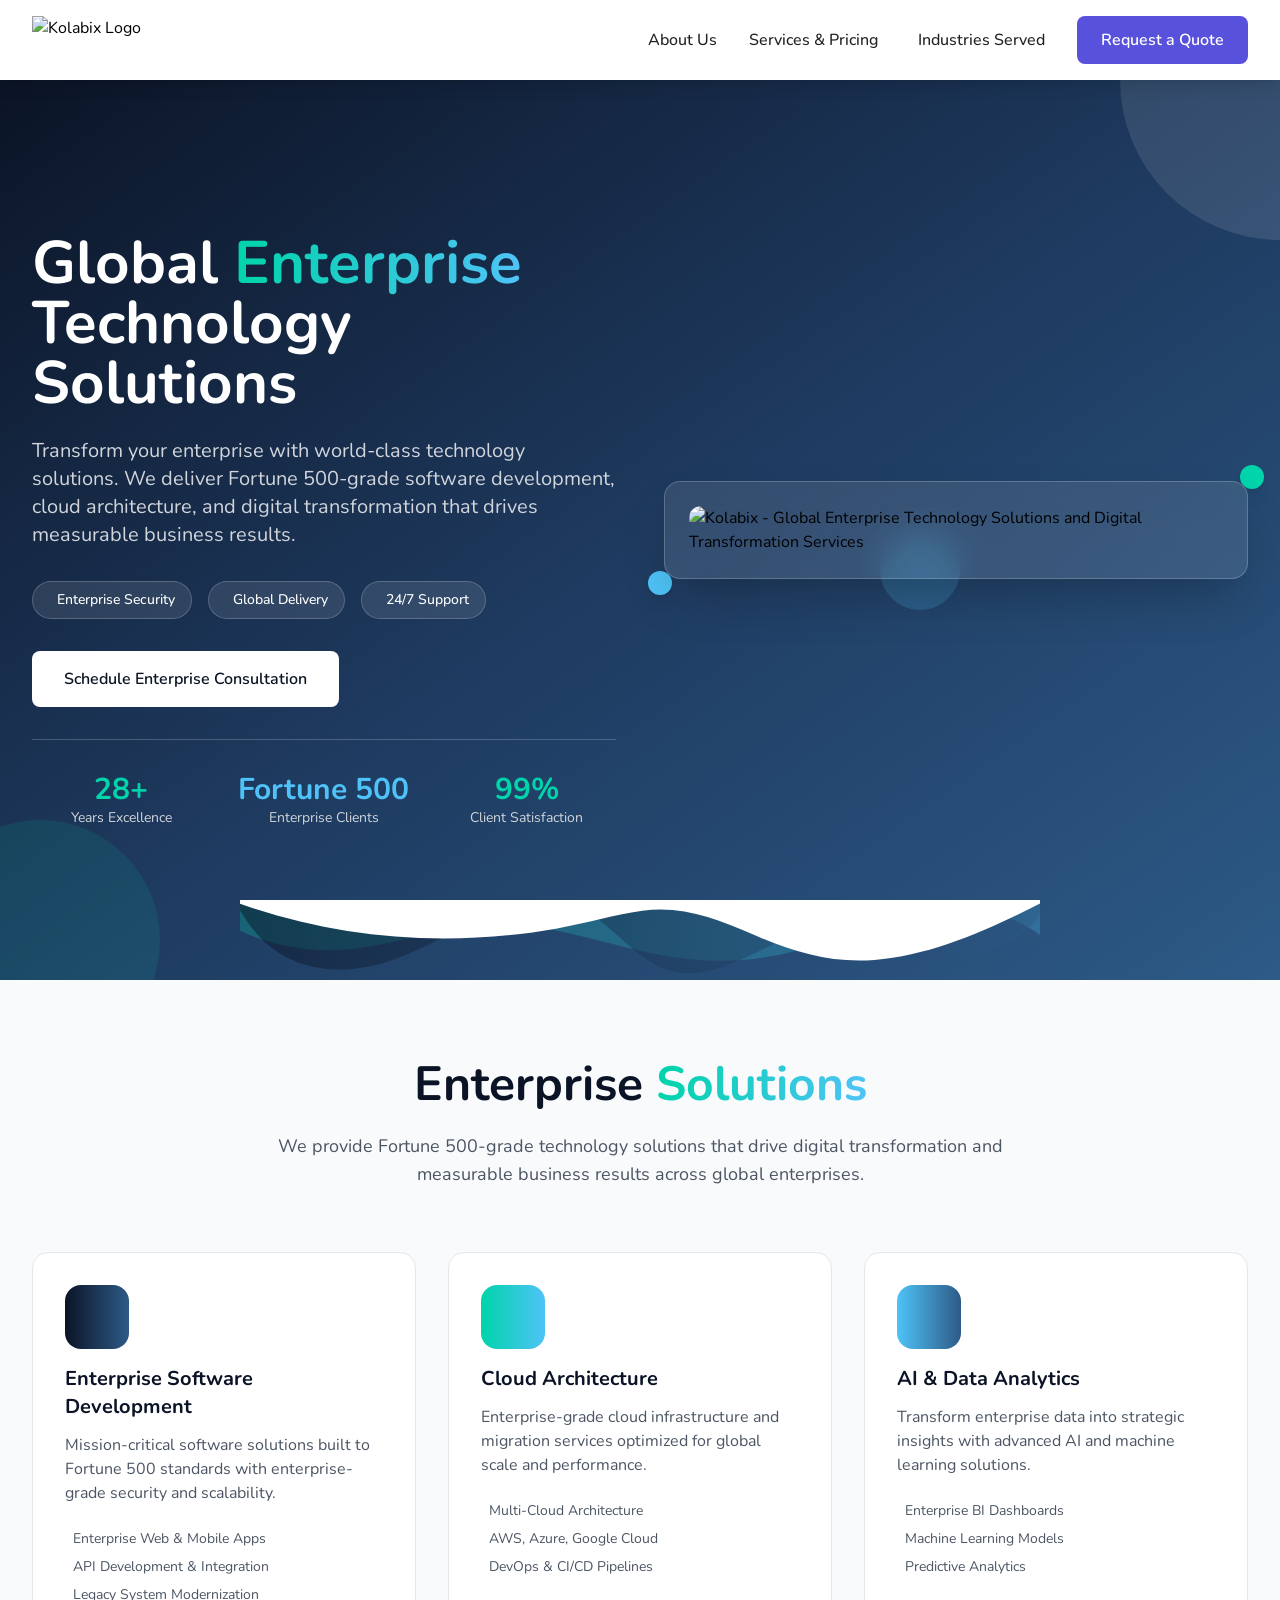
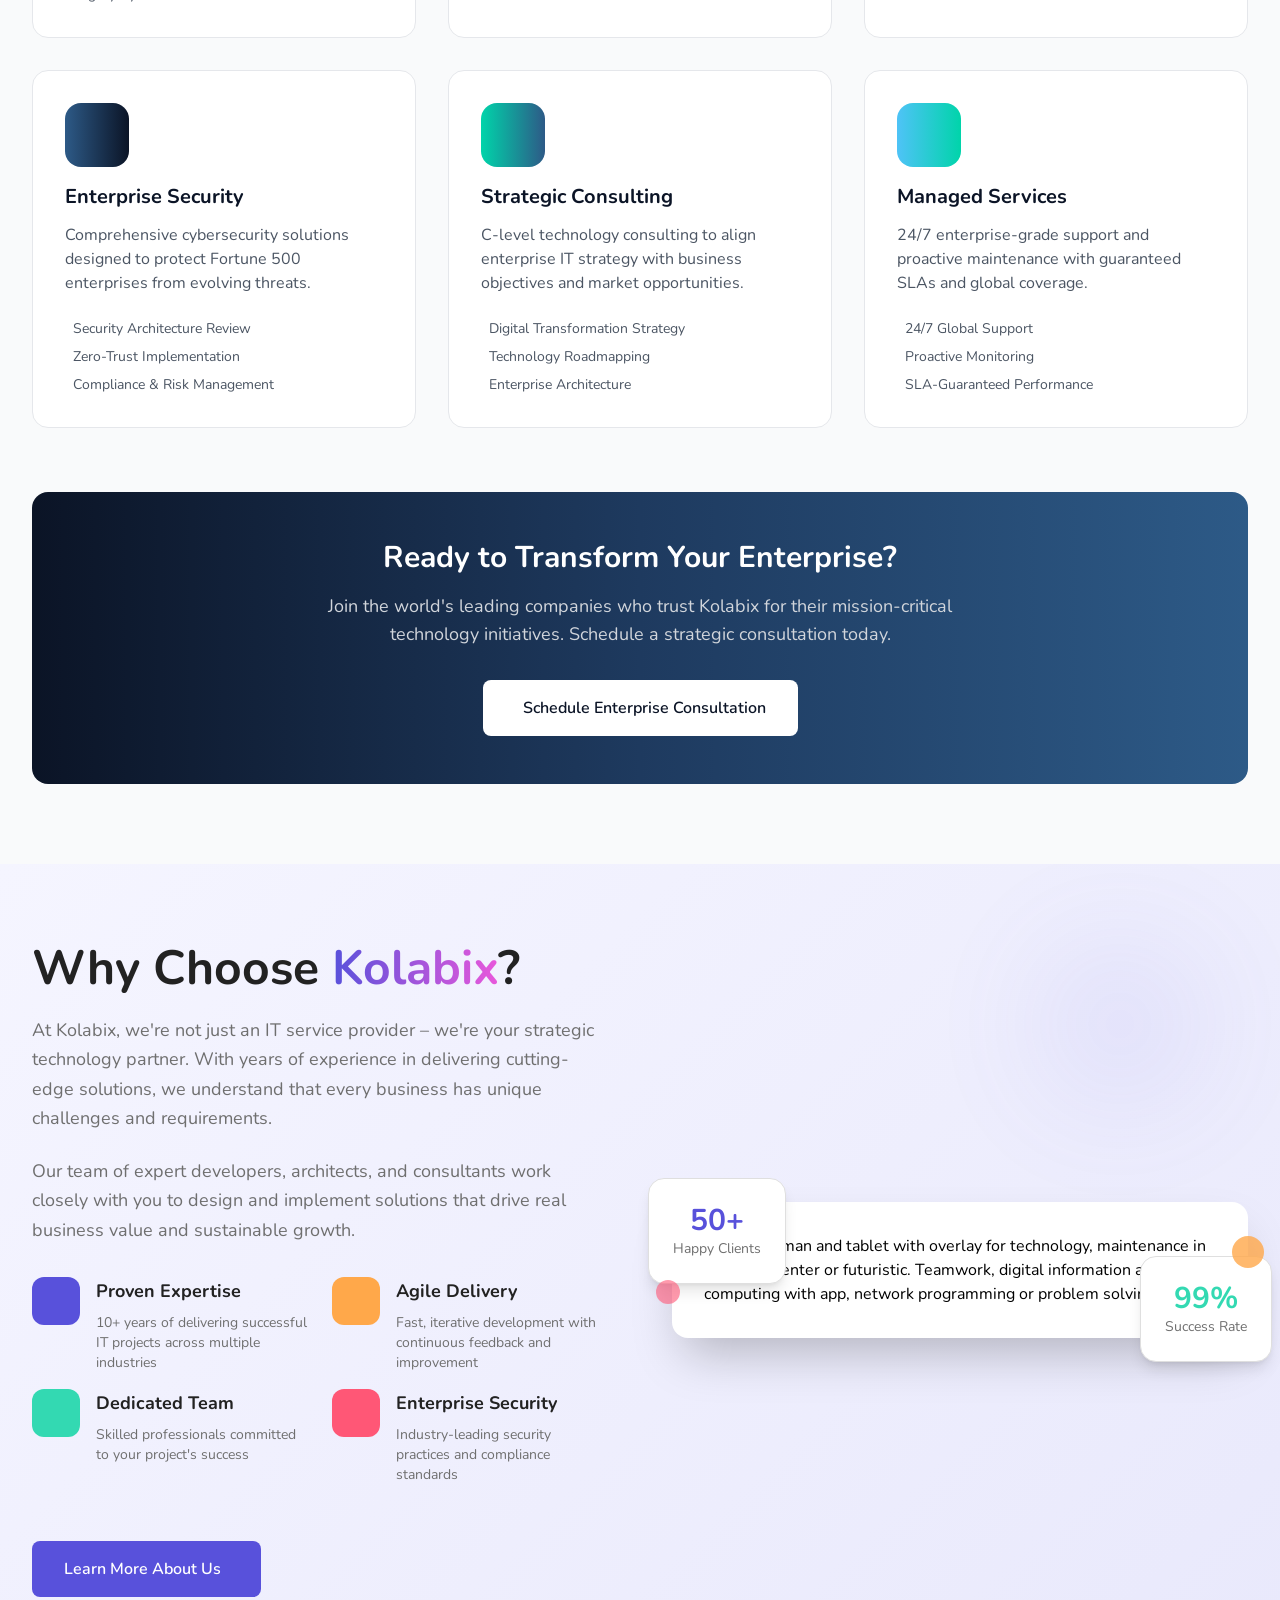
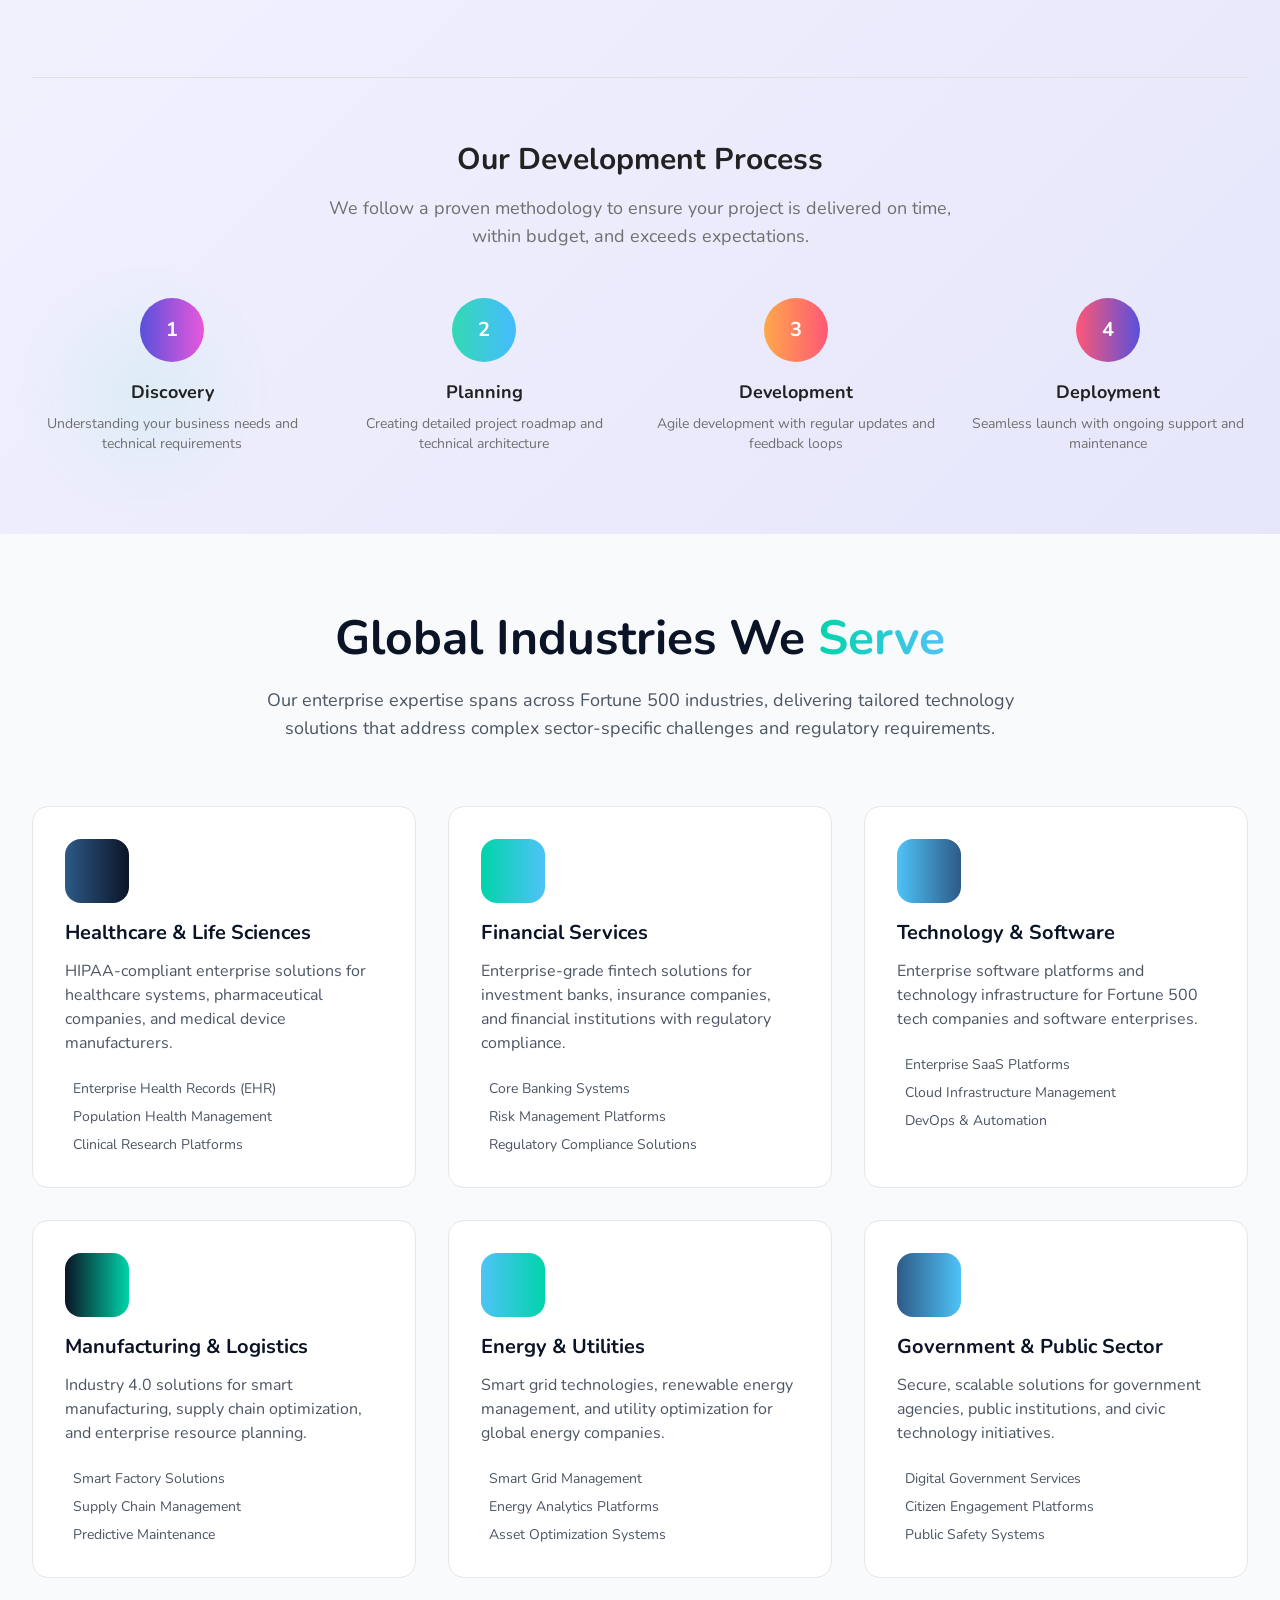
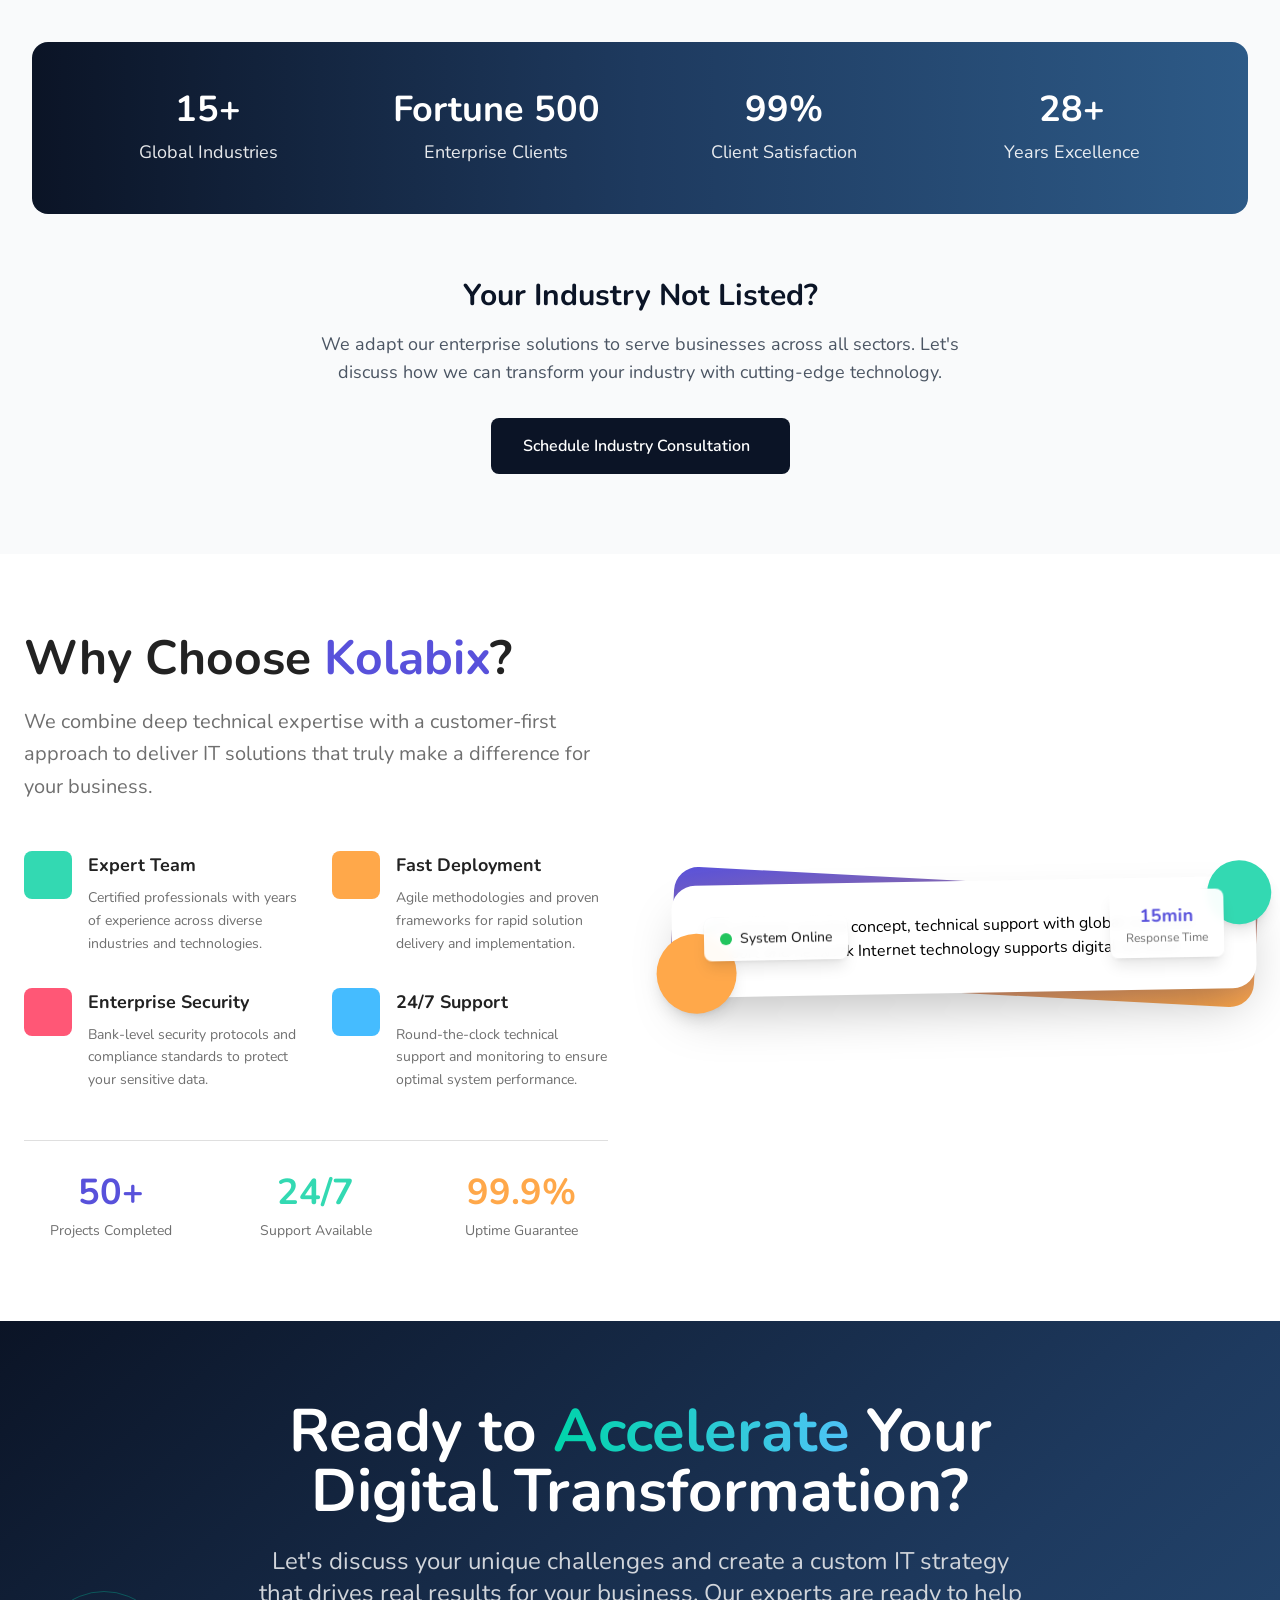
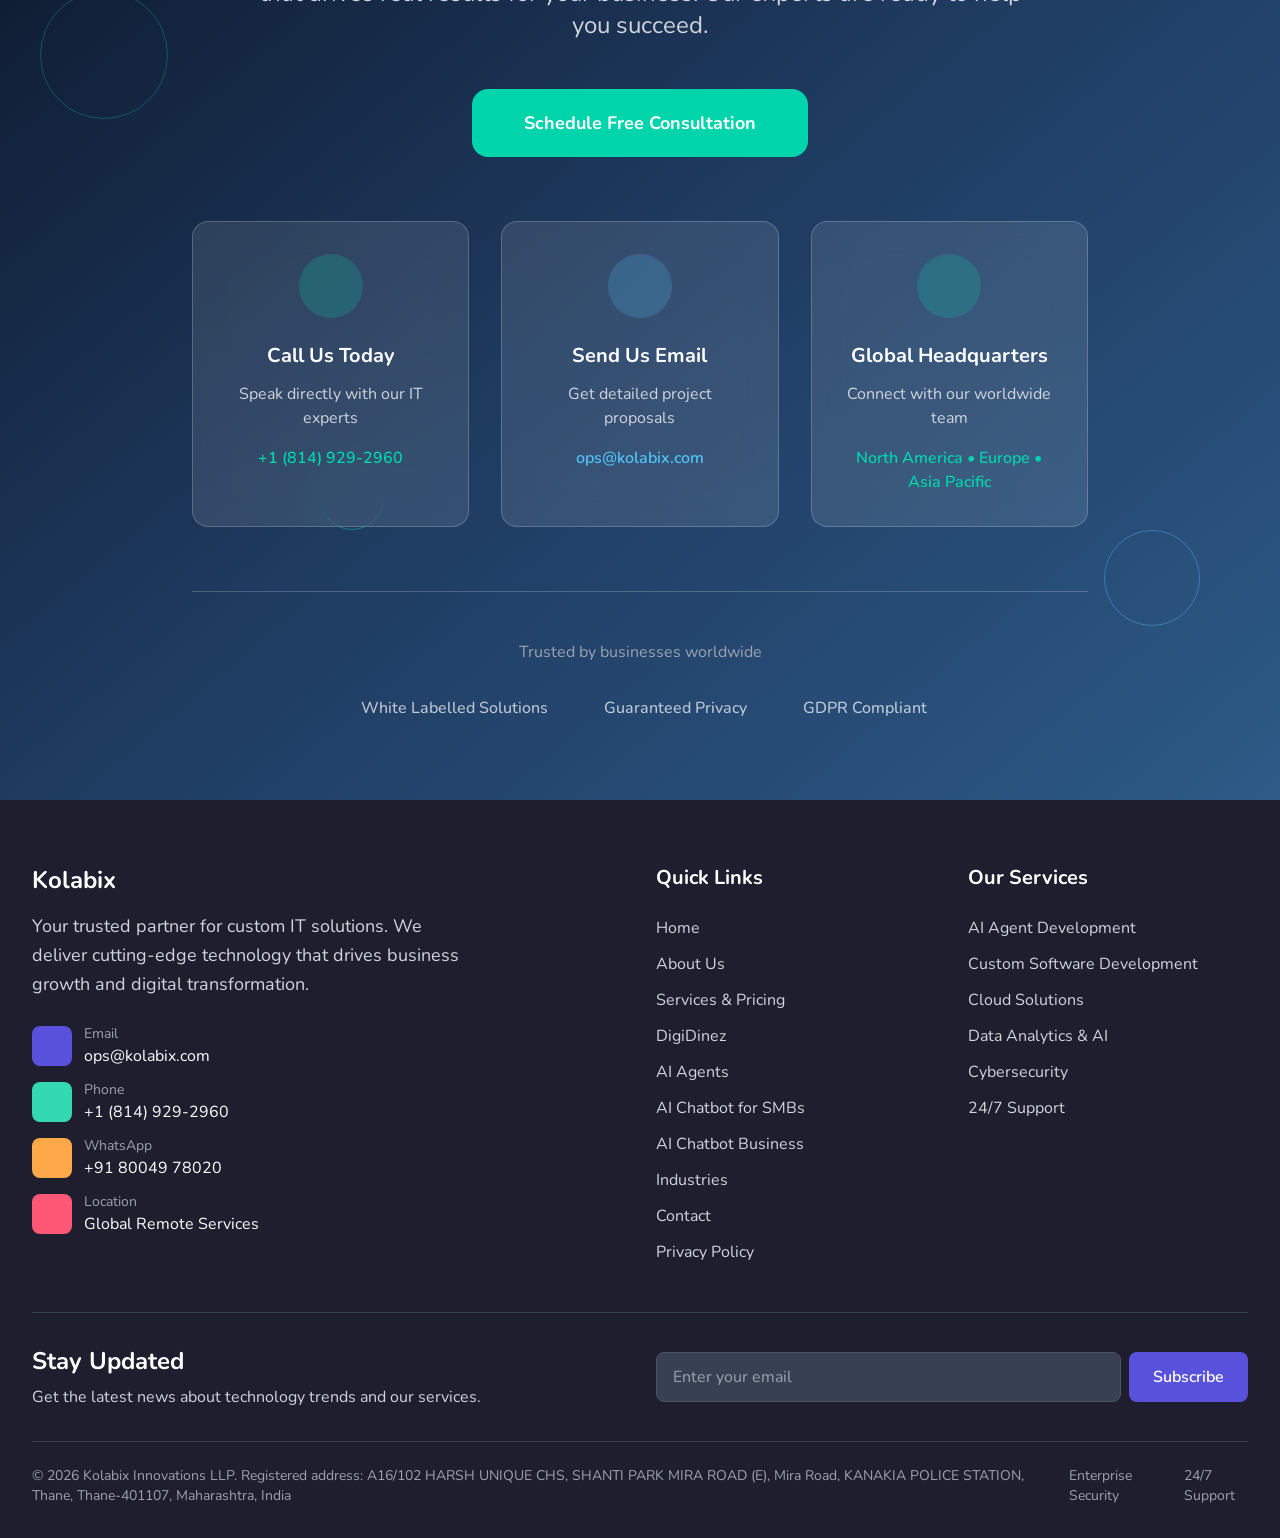
==== _source/index.html @ 2e40eeb3 "Create index.html" ====
<!DOCTYPE html>
<html lang="en">
  <head>
    <script>window.LANDING_SITE_ID = 'LS-54ioliz5jv'</script>
    <script>window.LANDING_SITE_CONTACT_US_URL = 'https://oaojaap5re2buacyhw4cycgvza0shopu.lambda-url.us-east-2.on.aws/'</script>
    <script src="/public/main.umd.js" defer></script>
    <meta charset="utf-8">
    <meta name="viewport" content="width=device-width, initial-scale=1">
    <link rel="preconnect" href="https://fonts.googleapis.com">
    <link rel="preconnect" href="https://fonts.gstatic.com" crossorigin>
    <link
        rel="preload"
        href="https://fonts.googleapis.com/css2?family=Poppins:wght@300;400;500;600;700&family=Nunito:wght@300;400;500;600;700&display=swap"
        as="style"
        onload="this.onload=null;this.rel='stylesheet'"
    />
    <noscript>
        <link
            href="https://fonts.googleapis.com/css2?family=Poppins:wght@300;400;500;600;700&family=Nunito:wght@300;400;500;600;700&display=swap"
            rel="stylesheet"
        />
    </noscript>
    <style>*,::after,::before{box-sizing:border-box;border-width:0;border-style:solid;border-color:#e5e7eb}::after,::before{--tw-content:''}html{line-height:1.5;-webkit-text-size-adjust:100%;-moz-tab-size:4;-o-tab-size:4;tab-size:4;font-family:ui-sans-serif,system-ui,-apple-system,BlinkMacSystemFont,"Segoe UI",Roboto,"Helvetica Neue",Arial,"Noto Sans",sans-serif,"Apple Color Emoji","Segoe UI Emoji","Segoe UI Symbol","Noto Color Emoji";font-feature-settings:normal;font-variation-settings:normal}body{margin:0;line-height:inherit}hr{height:0;color:inherit;border-top-width:1px}abbr:where([title]){-webkit-text-decoration:underline dotted;text-decoration:underline dotted}h1,h2,h3,h4,h5,h6{font-size:inherit;font-weight:inherit}a{color:inherit;text-decoration:inherit}b,strong{font-weight:bolder}code,kbd,pre,samp{font-family:ui-monospace,SFMono-Regular,Menlo,Monaco,Consolas,"Liberation Mono","Courier New",monospace;font-size:1em}small{font-size:80%}sub,sup{font-size:75%;line-height:0;position:relative;vertical-align:baseline}sub{bottom:-.25em}sup{top:-.5em}table{text-indent:0;border-color:inherit;border-collapse:collapse}button,input,optgroup,select,textarea{font-family:inherit;font-size:100%;font-weight:inherit;line-height:inherit;color:inherit;margin:0;padding:0}button,select{text-transform:none}[type=button],[type=reset],[type=submit],button{-webkit-appearance:button;background-color:transparent;background-image:none}:-moz-focusring{outline:auto}:-moz-ui-invalid{box-shadow:none}progress{vertical-align:baseline}::-webkit-inner-spin-button,::-webkit-outer-spin-button{height:auto}[type=search]{-webkit-appearance:textfield;outline-offset:-2px}::-webkit-search-decoration{-webkit-appearance:none}::-webkit-file-upload-button{-webkit-appearance:button;font:inherit}summary{display:list-item}blockquote,dd,dl,figure,h1,h2,h3,h4,h5,h6,hr,p,pre{margin:0}fieldset{margin:0;padding:0}legend{padding:0}menu,ol,ul{list-style:none;margin:0;padding:0}textarea{resize:vertical}input::-moz-placeholder,textarea::-moz-placeholder{opacity:1;color:#9ca3af}input::placeholder,textarea::placeholder{opacity:1;color:#9ca3af}[role=button],button{cursor:pointer}:disabled{cursor:default}audio,canvas,embed,iframe,img,object,svg,video{display:block;vertical-align:middle}img,video{max-width:100%;height:auto}[hidden]{display:none}*,::after,::before{--tw-border-spacing-x:0;--tw-border-spacing-y:0;--tw-translate-x:0;--tw-translate-y:0;--tw-rotate:0;--tw-skew-x:0;--tw-skew-y:0;--tw-scale-x:1;--tw-scale-y:1;--tw-pan-x: ;--tw-pan-y: ;--tw-pinch-zoom: ;--tw-scroll-snap-strictness:proximity;--tw-ordinal: ;--tw-slashed-zero: ;--tw-numeric-figure: ;--tw-numeric-spacing: ;--tw-numeric-fraction: ;--tw-ring-inset: ;--tw-ring-offset-width:0px;--tw-ring-offset-color:#fff;--tw-ring-color:rgb(59 130 246 / 0.5);--tw-ring-offset-shadow:0 0 #0000;--tw-ring-shadow:0 0 #0000;--tw-shadow:0 0 #0000;--tw-shadow-colored:0 0 #0000;--tw-blur: ;--tw-brightness: ;--tw-contrast: ;--tw-grayscale: ;--tw-hue-rotate: ;--tw-invert: ;--tw-saturate: ;--tw-sepia: ;--tw-drop-shadow: ;--tw-backdrop-blur: ;--tw-backdrop-brightness: ;--tw-backdrop-contrast: ;--tw-backdrop-grayscale: ;--tw-backdrop-hue-rotate: ;--tw-backdrop-invert: ;--tw-backdrop-opacity: ;--tw-backdrop-saturate: ;--tw-backdrop-sepia: }::backdrop{--tw-border-spacing-x:0;--tw-border-spacing-y:0;--tw-translate-x:0;--tw-translate-y:0;--tw-rotate:0;--tw-skew-x:0;--tw-skew-y:0;--tw-scale-x:1;--tw-scale-y:1;--tw-pan-x: ;--tw-pan-y: ;--tw-pinch-zoom: ;--tw-scroll-snap-strictness:proximity;--tw-ordinal: ;--tw-slashed-zero: ;--tw-numeric-figure: ;--tw-numeric-spacing: ;--tw-numeric-fraction: ;--tw-ring-inset: ;--tw-ring-offset-width:0px;--tw-ring-offset-color:#fff;--tw-ring-color:rgb(59 130 246 / 0.5);--tw-ring-offset-shadow:0 0 #0000;--tw-ring-shadow:0 0 #0000;--tw-shadow:0 0 #0000;--tw-shadow-colored:0 0 #0000;--tw-blur: ;--tw-brightness: ;--tw-contrast: ;--tw-grayscale: ;--tw-hue-rotate: ;--tw-invert: ;--tw-saturate: ;--tw-sepia: ;--tw-drop-shadow: ;--tw-backdrop-blur: ;--tw-backdrop-brightness: ;--tw-backdrop-contrast: ;--tw-backdrop-grayscale: ;--tw-backdrop-hue-rotate: ;--tw-backdrop-invert: ;--tw-backdrop-opacity: ;--tw-backdrop-saturate: ;--tw-backdrop-sepia: }.container{width:100%}@media (min-width:640px){.container{max-width:640px}}@media (min-width:768px){.container{max-width:768px}}@media (min-width:1024px){.container{max-width:1024px}}@media (min-width:1280px){.container{max-width:1280px}}@media (min-width:1536px){.container{max-width:1536px}}.pointer-events-none{pointer-events:none}.visible{visibility:visible}.invisible{visibility:hidden}.static{position:static}.fixed{position:fixed}.absolute{position:absolute}.relative{position:relative}.sticky{position:sticky}.inset-0{inset:0px}.-bottom-20{bottom:-5rem}.-bottom-4{bottom:-1rem}.-bottom-6{bottom:-1.5rem}.-left-20{left:-5rem}.-left-4{left:-1rem}.-left-6{left:-1.5rem}.-right-4{right:-1rem}.-right-40{right:-10rem}.-right-6{right:-1.5rem}.-top-4{top:-1rem}.-top-40{top:-10rem}.-top-6{top:-1.5rem}.bottom-0{bottom:0}.bottom-1\/4{bottom:25%}.bottom-20{bottom:5rem}.bottom-8{bottom:2rem}.left-0{left:0}.left-1\/4{left:25%}.left-10{left:2.5rem}.left-20{left:5rem}.left-8{left:2rem}.right-0{right:0}.right-1\/4{right:25%}.right-20{right:5rem}.right-8{right:2rem}.top-0{top:0}.top-1\/2{top:50%}.top-1\/4{top:25%}.top-20{top:5rem}.top-3\/4{top:75%}.top-8{top:2rem}.top-full{top:100%}.z-10{z-index:10}.z-50{z-index:50}.mx-4{margin-left:1rem;margin-right:1rem}.mx-auto{margin-left:auto;margin-right:auto}.mb-12{margin-bottom:3rem}.mb-16{margin-bottom:4rem}.mb-2{margin-bottom:.5rem}.mb-3{margin-bottom:.75rem}.mb-4{margin-bottom:1rem}.mb-6{margin-bottom:1.5rem}.mb-8{margin-bottom:2rem}.ml-2{margin-left:.5rem}.mr-3{margin-right:.75rem}.mt-16{margin-top:4rem}.mt-2{margin-top:.5rem}.mt-20{margin-top:5rem}.block{display:block}.inline-block{display:inline-block}.flex{display:flex}.inline-flex{display:inline-flex}.grid{display:grid}.hidden{display:none}.h-10{height:2.5rem}.h-12{height:3rem}.h-16{height:4rem}.h-20{height:5rem}.h-24{height:6rem}.h-3{height:.75rem}.h-32{height:8rem}.h-40{height:10rem}.h-6{height:1.5rem}.h-60{height:15rem}.h-8{height:2rem}.h-80{height:20rem}.h-auto{height:auto}.min-h-screen{min-height:100vh}.w-10{width:2.5rem}.w-12{width:3rem}.w-16{width:4rem}.w-20{width:5rem}.w-24{width:6rem}.w-3{width:.75rem}.w-32{width:8rem}.w-40{width:10rem}.w-6{width:1.5rem}.w-60{width:15rem}.w-64{width:16rem}.w-8{width:2rem}.w-80{width:20rem}.w-full{width:100%}.max-w-2xl{max-width:42rem}.max-w-3xl{max-width:48rem}.max-w-4xl{max-width:56rem}.max-w-7xl{max-width:80rem}.max-w-md{max-width:28rem}.flex-1{flex:1 1 0%}.flex-shrink-0{flex-shrink:0}.translate-x-0{--tw-translate-x:0px;transform:translate(var(--tw-translate-x),var(--tw-translate-y)) rotate(var(--tw-rotate)) skewX(var(--tw-skew-x)) skewY(var(--tw-skew-y)) scaleX(var(--tw-scale-x)) scaleY(var(--tw-scale-y))}.translate-y-0{--tw-translate-y:0px;transform:translate(var(--tw-translate-x),var(--tw-translate-y)) rotate(var(--tw-rotate)) skewX(var(--tw-skew-x)) skewY(var(--tw-skew-y)) scaleX(var(--tw-scale-x)) scaleY(var(--tw-scale-y))}.translate-y-2{--tw-translate-y:0.5rem;transform:translate(var(--tw-translate-x),var(--tw-translate-y)) rotate(var(--tw-rotate)) skewX(var(--tw-skew-x)) skewY(var(--tw-skew-y)) scaleX(var(--tw-scale-x)) scaleY(var(--tw-scale-y))}.-rotate-1{--tw-rotate:-1deg;transform:translate(var(--tw-translate-x),var(--tw-translate-y)) rotate(var(--tw-rotate)) skewX(var(--tw-skew-x)) skewY(var(--tw-skew-y)) scaleX(var(--tw-scale-x)) scaleY(var(--tw-scale-y))}.rotate-3{--tw-rotate:3deg;transform:translate(var(--tw-translate-x),var(--tw-translate-y)) rotate(var(--tw-rotate)) skewX(var(--tw-skew-x)) skewY(var(--tw-skew-y)) scaleX(var(--tw-scale-x)) scaleY(var(--tw-scale-y))}.scale-0{--tw-scale-x:0;--tw-scale-y:0;transform:translate(var(--tw-translate-x),var(--tw-translate-y)) rotate(var(--tw-rotate)) skewX(var(--tw-skew-x)) skewY(var(--tw-skew-y)) scaleX(var(--tw-scale-x)) scaleY(var(--tw-scale-y))}.scale-100{--tw-scale-x:1;--tw-scale-y:1;transform:translate(var(--tw-translate-x),var(--tw-translate-y)) rotate(var(--tw-rotate)) skewX(var(--tw-skew-x)) skewY(var(--tw-skew-y)) scaleX(var(--tw-scale-x)) scaleY(var(--tw-scale-y))}.transform{transform:translate(var(--tw-translate-x),var(--tw-translate-y)) rotate(var(--tw-rotate)) skewX(var(--tw-skew-x)) skewY(var(--tw-skew-y)) scaleX(var(--tw-scale-x)) scaleY(var(--tw-scale-y))}@keyframes bounce{0%,100%{transform:translateY(-25%);animation-timing-function:cubic-bezier(0.8,0,1,1)}50%{transform:none;animation-timing-function:cubic-bezier(0,0,0.2,1)}}.animate-bounce{animation:bounce 1s infinite}@keyframes pulse{50%{opacity:.5}}.animate-pulse{animation:pulse 2s cubic-bezier(.4,0,.6,1) infinite}.grid-cols-3{grid-template-columns:repeat(3,minmax(0,1fr))}.flex-col{flex-direction:column}.flex-wrap{flex-wrap:wrap}.items-start{align-items:flex-start}.items-center{align-items:center}.justify-center{justify-content:center}.justify-between{justify-content:space-between}.gap-12{gap:3rem}.gap-16{gap:4rem}.gap-2{gap:.5rem}.gap-3{gap:.75rem}.gap-4{gap:1rem}.gap-6{gap:1.5rem}.gap-8{gap:2rem}.space-x-2>:not([hidden])~:not([hidden]){--tw-space-x-reverse:0;margin-right:calc(.5rem * var(--tw-space-x-reverse));margin-left:calc(.5rem * calc(1 - var(--tw-space-x-reverse)))}.space-x-3>:not([hidden])~:not([hidden]){--tw-space-x-reverse:0;margin-right:calc(.75rem * var(--tw-space-x-reverse));margin-left:calc(.75rem * calc(1 - var(--tw-space-x-reverse)))}.space-x-4>:not([hidden])~:not([hidden]){--tw-space-x-reverse:0;margin-right:calc(1rem * var(--tw-space-x-reverse));margin-left:calc(1rem * calc(1 - var(--tw-space-x-reverse)))}.space-x-8>:not([hidden])~:not([hidden]){--tw-space-x-reverse:0;margin-right:calc(2rem * var(--tw-space-x-reverse));margin-left:calc(2rem * calc(1 - var(--tw-space-x-reverse)))}.space-y-2>:not([hidden])~:not([hidden]){--tw-space-y-reverse:0;margin-top:calc(.5rem * calc(1 - var(--tw-space-y-reverse)));margin-bottom:calc(.5rem * var(--tw-space-y-reverse))}.space-y-3>:not([hidden])~:not([hidden]){--tw-space-y-reverse:0;margin-top:calc(.75rem * calc(1 - var(--tw-space-y-reverse)));margin-bottom:calc(.75rem * var(--tw-space-y-reverse))}.space-y-4>:not([hidden])~:not([hidden]){--tw-space-y-reverse:0;margin-top:calc(1rem * calc(1 - var(--tw-space-y-reverse)));margin-bottom:calc(1rem * var(--tw-space-y-reverse))}.space-y-6>:not([hidden])~:not([hidden]){--tw-space-y-reverse:0;margin-top:calc(1.5rem * calc(1 - var(--tw-space-y-reverse)));margin-bottom:calc(1.5rem * var(--tw-space-y-reverse))}.space-y-8>:not([hidden])~:not([hidden]){--tw-space-y-reverse:0;margin-top:calc(2rem * calc(1 - var(--tw-space-y-reverse)));margin-bottom:calc(2rem * var(--tw-space-y-reverse))}.overflow-hidden{overflow:hidden}.rounded-2xl{border-radius:1rem}.rounded-3xl{border-radius:1.5rem}.rounded-full{border-radius:9999px}.rounded-lg{border-radius:.5rem}.rounded-xl{border-radius:.75rem}.border{border-width:1px}.border-b{border-bottom-width:1px}.border-t{border-top-width:1px}.border-\[\#00D4AA\]{--tw-border-opacity:1;border-color:rgb(0 212 170 / var(--tw-border-opacity))}.border-\[\#4FC3F7\]{--tw-border-opacity:1;border-color:rgb(79 195 247 / var(--tw-border-opacity))}.border-\[var\(--light-border-color\)\]{border-color:var(--light-border-color)}.border-gray-200{--tw-border-opacity:1;border-color:rgb(229 231 235 / var(--tw-border-opacity))}.border-gray-600{--tw-border-opacity:1;border-color:rgb(75 85 99 / var(--tw-border-opacity))}.border-gray-700{--tw-border-opacity:1;border-color:rgb(55 65 81 / var(--tw-border-opacity))}.border-white{--tw-border-opacity:1;border-color:rgb(255 255 255 / var(--tw-border-opacity))}.border-white\/20{border-color:rgb(255 255 255 / .2)}.border-opacity-20{--tw-border-opacity:0.2}.border-opacity-30{--tw-border-opacity:0.3}.border-opacity-40{--tw-border-opacity:0.4}.border-opacity-50{--tw-border-opacity:0.5}.bg-\[\#00D4AA\]{--tw-bg-opacity:1;background-color:rgb(0 212 170 / var(--tw-bg-opacity))}.bg-\[\#0B1426\]{--tw-bg-opacity:1;background-color:rgb(11 20 38 / var(--tw-bg-opacity))}.bg-\[\#4FC3F7\]{--tw-bg-opacity:1;background-color:rgb(79 195 247 / var(--tw-bg-opacity))}.bg-\[var\(--accent-color\)\]{background-color:var(--accent-color)}.bg-\[var\(--accent2-color\)\]{background-color:var(--accent2-color)}.bg-\[var\(--accent3-color\)\]{background-color:var(--accent3-color)}.bg-\[var\(--accent4-color\)\]{background-color:var(--accent4-color)}.bg-\[var\(--dark-background-color\)\]{background-color:var(--dark-background-color)}.bg-\[var\(--primary-color\)\]{background-color:var(--primary-color)}.bg-gray-50{--tw-bg-opacity:1;background-color:rgb(249 250 251 / var(--tw-bg-opacity))}.bg-gray-700{--tw-bg-opacity:1;background-color:rgb(55 65 81 / var(--tw-bg-opacity))}.bg-green-500{--tw-bg-opacity:1;background-color:rgb(34 197 94 / var(--tw-bg-opacity))}.bg-white{--tw-bg-opacity:1;background-color:rgb(255 255 255 / var(--tw-bg-opacity))}.bg-white\/10{background-color:rgb(255 255 255 / .1)}.bg-opacity-10{--tw-bg-opacity:0.1}.bg-opacity-20{--tw-bg-opacity:0.2}.bg-opacity-95{--tw-bg-opacity:0.95}.bg-gradient-to-br{background-image:linear-gradient(to bottom right,var(--tw-gradient-stops))}.bg-gradient-to-r{background-image:linear-gradient(to right,var(--tw-gradient-stops))}.from-\[\#00D4AA\]{--tw-gradient-from:#00D4AA var(--tw-gradient-from-position);--tw-gradient-from-position: ;--tw-gradient-to:rgb(0 212 170 / 0) var(--tw-gradient-from-position);--tw-gradient-to-position: ;--tw-gradient-stops:var(--tw-gradient-from),var(--tw-gradient-to)}.from-\[\#0B1426\]{--tw-gradient-from:#0B1426 var(--tw-gradient-from-position);--tw-gradient-from-position: ;--tw-gradient-to:rgb(11 20 38 / 0) var(--tw-gradient-from-position);--tw-gradient-to-position: ;--tw-gradient-stops:var(--tw-gradient-from),var(--tw-gradient-to)}.from-\[\#2D5A87\]{--tw-gradient-from:#2D5A87 var(--tw-gradient-from-position);--tw-gradient-from-position: ;--tw-gradient-to:rgb(45 90 135 / 0) var(--tw-gradient-from-position);--tw-gradient-to-position: ;--tw-gradient-stops:var(--tw-gradient-from),var(--tw-gradient-to)}.from-\[\#4FC3F7\]{--tw-gradient-from:#4FC3F7 var(--tw-gradient-from-position);--tw-gradient-from-position: ;--tw-gradient-to:rgb(79 195 247 / 0) var(--tw-gradient-from-position);--tw-gradient-to-position: ;--tw-gradient-stops:var(--tw-gradient-from),var(--tw-gradient-to)}.from-\[var\(--accent-color\)\]{--tw-gradient-from:var(--accent-color) var(--tw-gradient-from-position);--tw-gradient-from-position: ;--tw-gradient-to:rgb(255 255 255 / 0) var(--tw-gradient-from-position);--tw-gradient-to-position: ;--tw-gradient-stops:var(--tw-gradient-from),var(--tw-gradient-to)}.from-\[var\(--accent2-color\)\]{--tw-gradient-from:var(--accent2-color) var(--tw-gradient-from-position);--tw-gradient-from-position: ;--tw-gradient-to:rgb(255 255 255 / 0) var(--tw-gradient-from-position);--tw-gradient-to-position: ;--tw-gradient-stops:var(--tw-gradient-from),var(--tw-gradient-to)}.from-\[var\(--accent3-color\)\]{--tw-gradient-from:var(--accent3-color) var(--tw-gradient-from-position);--tw-gradient-from-position: ;--tw-gradient-to:rgb(255 255 255 / 0) var(--tw-gradient-from-position);--tw-gradient-to-position: ;--tw-gradient-stops:var(--tw-gradient-from),var(--tw-gradient-to)}.from-\[var\(--light-background-color\)\]{--tw-gradient-from:var(--light-background-color) var(--tw-gradient-from-position);--tw-gradient-from-position: ;--tw-gradient-to:rgb(255 255 255 / 0) var(--tw-gradient-from-position);--tw-gradient-to-position: ;--tw-gradient-stops:var(--tw-gradient-from),var(--tw-gradient-to)}.from-\[var\(--primary-color\)\]{--tw-gradient-from:var(--primary-color) var(--tw-gradient-from-position);--tw-gradient-from-position: ;--tw-gradient-to:rgb(255 255 255 / 0) var(--tw-gradient-from-position);--tw-gradient-to-position: ;--tw-gradient-stops:var(--tw-gradient-from),var(--tw-gradient-to)}.via-\[\#1E3A5F\]{--tw-gradient-via-position: ;--tw-gradient-to:rgb(30 58 95 / 0) var(--tw-gradient-to-position);--tw-gradient-to-position: ;--tw-gradient-stops:var(--tw-gradient-from),#1E3A5F var(--tw-gradient-via-position),var(--tw-gradient-to)}.to-\[\#00D4AA\]{--tw-gradient-to:#00D4AA var(--tw-gradient-to-position);--tw-gradient-to-position: }.to-\[\#0B1426\]{--tw-gradient-to:#0B1426 var(--tw-gradient-to-position);--tw-gradient-to-position: }.to-\[\#2D5A87\]{--tw-gradient-to:#2D5A87 var(--tw-gradient-to-position);--tw-gradient-to-position: }.to-\[\#4FC3F7\]{--tw-gradient-to:#4FC3F7 var(--tw-gradient-to-position);--tw-gradient-to-position: }.to-\[var\(--accent-color\)\]{--tw-gradient-to:var(--accent-color) var(--tw-gradient-to-position);--tw-gradient-to-position: }.to-\[var\(--accent3-color\)\]{--tw-gradient-to:var(--accent3-color) var(--tw-gradient-to-position);--tw-gradient-to-position: }.to-\[var\(--accent4-color\)\]{--tw-gradient-to:var(--accent4-color) var(--tw-gradient-to-position);--tw-gradient-to-position: }.to-\[var\(--medium-background-color\)\]{--tw-gradient-to:var(--medium-background-color) var(--tw-gradient-to-position);--tw-gradient-to-position: }.to-\[var\(--primary-color\)\]{--tw-gradient-to:var(--primary-color) var(--tw-gradient-to-position);--tw-gradient-to-position: }.to-\[var\(--secondary-button-bg-color\)\]{--tw-gradient-to:var(--secondary-button-bg-color) var(--tw-gradient-to-position);--tw-gradient-to-position: }.bg-cover{background-size:cover}.bg-clip-text{-webkit-background-clip:text;background-clip:text}.bg-center{background-position:center}.bg-no-repeat{background-repeat:no-repeat}.p-3{padding:.75rem}.p-6{padding:1.5rem}.p-8{padding:2rem}.px-10{padding-left:2.5rem;padding-right:2.5rem}.px-4{padding-left:1rem;padding-right:1rem}.px-6{padding-left:1.5rem;padding-right:1.5rem}.px-8{padding-left:2rem;padding-right:2rem}.py-2{padding-top:.5rem;padding-bottom:.5rem}.py-20{padding-top:5rem;padding-bottom:5rem}.py-3{padding-top:.75rem;padding-bottom:.75rem}.py-4{padding-top:1rem;padding-bottom:1rem}.py-5{padding-top:1.25rem;padding-bottom:1.25rem}.pb-8{padding-bottom:2rem}.pl-4{padding-left:1rem}.pt-12{padding-top:3rem}.pt-16{padding-top:4rem}.pt-6{padding-top:1.5rem}.pt-8{padding-top:2rem}.text-center{text-align:center}.text-2xl{font-size:1.5rem;line-height:2rem}.text-3xl{font-size:1.875rem;line-height:2.25rem}.text-4xl{font-size:2.25rem;line-height:2.5rem}.text-lg{font-size:1.125rem;line-height:1.75rem}.text-sm{font-size:.875rem;line-height:1.25rem}.text-xl{font-size:1.25rem;line-height:1.75rem}.text-xs{font-size:.75rem;line-height:1rem}.font-\[var\(--font-family-body\)\]{font-weight:var(--font-family-body)}.font-\[var\(--font-family-heading\)\]{font-weight:var(--font-family-heading)}.font-bold{font-weight:700}.font-medium{font-weight:500}.font-semibold{font-weight:600}.not-italic{font-style:normal}.leading-relaxed{line-height:1.625}.leading-tight{line-height:1.25}.text-\[\#00D4AA\]{--tw-text-opacity:1;color:rgb(0 212 170 / var(--tw-text-opacity))}.text-\[\#0B1426\]{--tw-text-opacity:1;color:rgb(11 20 38 / var(--tw-text-opacity))}.text-\[\#4FC3F7\]{--tw-text-opacity:1;color:rgb(79 195 247 / var(--tw-text-opacity))}.text-\[var\(--accent-color\)\]{color:var(--accent-color)}.text-\[var\(--accent2-color\)\]{color:var(--accent2-color)}.text-\[var\(--accent3-color\)\]{color:var(--accent3-color)}.text-\[var\(--accent4-color\)\]{color:var(--accent4-color)}.text-\[var\(--dark-text-color\)\]{color:var(--dark-text-color)}.text-\[var\(--gray-text-color\)\]{color:var(--gray-text-color)}.text-\[var\(--light-text-color\)\]{color:var(--light-text-color)}.text-\[var\(--primary-button-text-color\)\]{color:var(--primary-button-text-color)}.text-\[var\(--primary-color\)\]{color:var(--primary-color)}.text-gray-300{--tw-text-opacity:1;color:rgb(209 213 219 / var(--tw-text-opacity))}.text-gray-400{--tw-text-opacity:1;color:rgb(156 163 175 / var(--tw-text-opacity))}.text-gray-600{--tw-text-opacity:1;color:rgb(75 85 99 / var(--tw-text-opacity))}.text-transparent{color:transparent}.text-white{--tw-text-opacity:1;color:rgb(255 255 255 / var(--tw-text-opacity))}.placeholder-gray-400::-moz-placeholder{--tw-placeholder-opacity:1;color:rgb(156 163 175 / var(--tw-placeholder-opacity))}.placeholder-gray-400::placeholder{--tw-placeholder-opacity:1;color:rgb(156 163 175 / var(--tw-placeholder-opacity))}.opacity-0{opacity:0}.opacity-10{opacity:.1}.opacity-100{opacity:1}.opacity-20{opacity:.2}.opacity-60{opacity:.6}.opacity-70{opacity:.7}.opacity-80{opacity:.8}.opacity-90{opacity:.9}.shadow-2xl{--tw-shadow:0 25px 50px -12px rgb(0 0 0 / 0.25);--tw-shadow-colored:0 25px 50px -12px var(--tw-shadow-color);box-shadow:var(--tw-ring-offset-shadow,0 0 #0000),var(--tw-ring-shadow,0 0 #0000),var(--tw-shadow)}.shadow-lg{--tw-shadow:0 10px 15px -3px rgb(0 0 0 / 0.1),0 4px 6px -4px rgb(0 0 0 / 0.1);--tw-shadow-colored:0 10px 15px -3px var(--tw-shadow-color),0 4px 6px -4px var(--tw-shadow-color);box-shadow:var(--tw-ring-offset-shadow,0 0 #0000),var(--tw-ring-shadow,0 0 #0000),var(--tw-shadow)}.blur-2xl{--tw-blur:blur(40px);filter:var(--tw-blur) var(--tw-brightness) var(--tw-contrast) var(--tw-grayscale) var(--tw-hue-rotate) var(--tw-invert) var(--tw-saturate) var(--tw-sepia) var(--tw-drop-shadow)}.blur-3xl{--tw-blur:blur(64px);filter:var(--tw-blur) var(--tw-brightness) var(--tw-contrast) var(--tw-grayscale) var(--tw-hue-rotate) var(--tw-invert) var(--tw-saturate) var(--tw-sepia) var(--tw-drop-shadow)}.backdrop-blur-lg{--tw-backdrop-blur:blur(16px);backdrop-filter:var(--tw-backdrop-blur) var(--tw-backdrop-brightness) var(--tw-backdrop-contrast) var(--tw-backdrop-grayscale) var(--tw-backdrop-hue-rotate) var(--tw-backdrop-invert) var(--tw-backdrop-opacity) var(--tw-backdrop-saturate) var(--tw-backdrop-sepia)}.backdrop-blur-sm{--tw-backdrop-blur:blur(4px);backdrop-filter:var(--tw-backdrop-blur) var(--tw-backdrop-brightness) var(--tw-backdrop-contrast) var(--tw-backdrop-grayscale) var(--tw-backdrop-hue-rotate) var(--tw-backdrop-invert) var(--tw-backdrop-opacity) var(--tw-backdrop-saturate) var(--tw-backdrop-sepia)}.transition{transition-property:color,background-color,border-color,text-decoration-color,fill,stroke,opacity,box-shadow,transform,filter,backdrop-filter;transition-timing-function:cubic-bezier(0.4,0,0.2,1);transition-duration:150ms}.transition-all{transition-property:all;transition-timing-function:cubic-bezier(0.4,0,0.2,1);transition-duration:150ms}.transition-colors{transition-property:color,background-color,border-color,text-decoration-color,fill,stroke;transition-timing-function:cubic-bezier(0.4,0,0.2,1);transition-duration:150ms}.transition-transform{transition-property:transform;transition-timing-function:cubic-bezier(0.4,0,0.2,1);transition-duration:150ms}.delay-1000{transition-delay:1s}.delay-300{transition-delay:0.3s}.delay-500{transition-delay:0.5s}.duration-200{transition-duration:.2s}.duration-300{transition-duration:.3s}.duration-500{transition-duration:.5s}.ease-in-out{transition-timing-function:cubic-bezier(0.4,0,0.2,1)}.hover\:-translate-y-2:hover{--tw-translate-y:-0.5rem;transform:translate(var(--tw-translate-x),var(--tw-translate-y)) rotate(var(--tw-rotate)) skewX(var(--tw-skew-x)) skewY(var(--tw-skew-y)) scaleX(var(--tw-scale-x)) scaleY(var(--tw-scale-y))}.hover\:rotate-0:hover{--tw-rotate:0deg;transform:translate(var(--tw-translate-x),var(--tw-translate-y)) rotate(var(--tw-rotate)) skewX(var(--tw-skew-x)) skewY(var(--tw-skew-y)) scaleX(var(--tw-scale-x)) scaleY(var(--tw-scale-y))}.hover\:scale-105:hover{--tw-scale-x:1.05;--tw-scale-y:1.05;transform:translate(var(--tw-translate-x),var(--tw-translate-y)) rotate(var(--tw-rotate)) skewX(var(--tw-skew-x)) skewY(var(--tw-skew-y)) scaleX(var(--tw-scale-x)) scaleY(var(--tw-scale-y))}.hover\:bg-\[\#1E3A5F\]:hover{--tw-bg-opacity:1;background-color:rgb(30 58 95 / var(--tw-bg-opacity))}.hover\:bg-\[\#4FC3F7\]:hover{--tw-bg-opacity:1;background-color:rgb(79 195 247 / var(--tw-bg-opacity))}.hover\:bg-\[var\(--light-background-color\)\]:hover{background-color:var(--light-background-color)}.hover\:bg-\[var\(--primary-button-hover-bg-color\)\]:hover{background-color:var(--primary-button-hover-bg-color)}.hover\:bg-gray-100:hover{--tw-bg-opacity:1;background-color:rgb(243 244 246 / var(--tw-bg-opacity))}.hover\:bg-opacity-20:hover{--tw-bg-opacity:0.2}.hover\:text-\[\#00D4AA\]:hover{--tw-text-opacity:1;color:rgb(0 212 170 / var(--tw-text-opacity))}.hover\:text-\[\#4FC3F7\]:hover{--tw-text-opacity:1;color:rgb(79 195 247 / var(--tw-text-opacity))}.hover\:text-\[var\(--accent2-color\)\]:hover{color:var(--accent2-color)}.hover\:text-\[var\(--primary-color\)\]:hover{color:var(--primary-color)}.hover\:shadow-2xl:hover{--tw-shadow:0 25px 50px -12px rgb(0 0 0 / 0.25);--tw-shadow-colored:0 25px 50px -12px var(--tw-shadow-color);box-shadow:var(--tw-ring-offset-shadow,0 0 #0000),var(--tw-ring-shadow,0 0 #0000),var(--tw-shadow)}.hover\:shadow-xl:hover{--tw-shadow:0 20px 25px -5px rgb(0 0 0 / 0.1),0 8px 10px -6px rgb(0 0 0 / 0.1);--tw-shadow-colored:0 20px 25px -5px var(--tw-shadow-color),0 8px 10px -6px var(--tw-shadow-color);box-shadow:var(--tw-ring-offset-shadow,0 0 #0000),var(--tw-ring-shadow,0 0 #0000),var(--tw-shadow)}.focus\:border-\[var\(--primary-color\)\]:focus{border-color:var(--primary-color)}.focus\:text-\[var\(--primary-color\)\]:focus{color:var(--primary-color)}.focus\:outline-none:focus{outline:2px solid transparent;outline-offset:2px}.focus\:ring-2:focus{--tw-ring-offset-shadow:var(--tw-ring-inset) 0 0 0 var(--tw-ring-offset-width) var(--tw-ring-offset-color);--tw-ring-shadow:var(--tw-ring-inset) 0 0 0 calc(2px + var(--tw-ring-offset-width)) var(--tw-ring-color);box-shadow:var(--tw-ring-offset-shadow),var(--tw-ring-shadow),var(--tw-shadow,0 0 #0000)}.focus\:ring-\[var\(--primary-color\)\]:focus{--tw-ring-color:var(--primary-color)}.group:hover .group-hover\:visible{visibility:visible}.group:hover .group-hover\:translate-x-1{--tw-translate-x:0.25rem;transform:translate(var(--tw-translate-x),var(--tw-translate-y)) rotate(var(--tw-rotate)) skewX(var(--tw-skew-x)) skewY(var(--tw-skew-y)) scaleX(var(--tw-scale-x)) scaleY(var(--tw-scale-y))}.group:hover .group-hover\:translate-y-0{--tw-translate-y:0px;transform:translate(var(--tw-translate-x),var(--tw-translate-y)) rotate(var(--tw-rotate)) skewX(var(--tw-skew-x)) skewY(var(--tw-skew-y)) scaleX(var(--tw-scale-x)) scaleY(var(--tw-scale-y))}.group:hover .group-hover\:rotate-180{--tw-rotate:180deg;transform:translate(var(--tw-translate-x),var(--tw-translate-y)) rotate(var(--tw-rotate)) skewX(var(--tw-skew-x)) skewY(var(--tw-skew-y)) scaleX(var(--tw-scale-x)) scaleY(var(--tw-scale-y))}.group:hover .group-hover\:scale-110{--tw-scale-x:1.1;--tw-scale-y:1.1;transform:translate(var(--tw-translate-x),var(--tw-translate-y)) rotate(var(--tw-rotate)) skewX(var(--tw-skew-x)) skewY(var(--tw-skew-y)) scaleX(var(--tw-scale-x)) scaleY(var(--tw-scale-y))}@keyframes pulse{50%{opacity:.5}}.group:hover .group-hover\:animate-pulse{animation:pulse 2s cubic-bezier(.4,0,.6,1) infinite}.group:hover .group-hover\:opacity-100{opacity:1}@media (min-width:640px){.sm\:grid-cols-2{grid-template-columns:repeat(2,minmax(0,1fr))}.sm\:flex-row{flex-direction:row}.sm\:px-6{padding-left:1.5rem;padding-right:1.5rem}.sm\:text-3xl{font-size:1.875rem;line-height:2.25rem}.sm\:text-4xl{font-size:2.25rem;line-height:2.5rem}.sm\:text-5xl{font-size:3rem;line-height:1}.sm\:text-xl{font-size:1.25rem;line-height:1.75rem}}@media (min-width:768px){.md\:grid-cols-2{grid-template-columns:repeat(2,minmax(0,1fr))}.md\:grid-cols-3{grid-template-columns:repeat(3,minmax(0,1fr))}.md\:grid-cols-4{grid-template-columns:repeat(4,minmax(0,1fr))}.md\:flex-row{flex-direction:row}}@media (min-width:1024px){.lg\:col-span-2{grid-column:span 2/span 2}.lg\:flex{display:flex}.lg\:hidden{display:none}.lg\:grid-cols-2{grid-template-columns:repeat(2,minmax(0,1fr))}.lg\:grid-cols-3{grid-template-columns:repeat(3,minmax(0,1fr))}.lg\:grid-cols-4{grid-template-columns:repeat(4,minmax(0,1fr))}.lg\:p-12{padding:3rem}.lg\:px-6{padding-left:1.5rem;padding-right:1.5rem}.lg\:px-8{padding-left:2rem;padding-right:2rem}.lg\:text-2xl{font-size:1.5rem;line-height:2rem}.lg\:text-3xl{font-size:1.875rem;line-height:2.25rem}.lg\:text-4xl{font-size:2.25rem;line-height:2.5rem}.lg\:text-5xl{font-size:3rem;line-height:1}.lg\:text-6xl{font-size:3.75rem;line-height:1}}.opacity-0{opacity:0}.opacity-5{opacity:.05}.opacity-10{opacity:.1}.opacity-15{opacity:.15}.opacity-20{opacity:.2}.opacity-25{opacity:.25}.opacity-30{opacity:.3}.opacity-35{opacity:.35}.opacity-40{opacity:.4}.opacity-45{opacity:.45}.opacity-50{opacity:.5}.opacity-55{opacity:.55}.opacity-60{opacity:.6}.opacity-65{opacity:.65}.opacity-70{opacity:.7}.opacity-75{opacity:.75}.opacity-80{opacity:.8}.opacity-85{opacity:.85}.opacity-90{opacity:.9}.opacity-95{opacity:.95}.opacity-100{opacity:1}</style>
    <link rel="icon" type="image/png" href="https://landingsite-app-public.s3.us-east-2.amazonaws.com/client-files/b892f60c-9270-4124-8049-822a9adebe81.png">
<link rel="apple-touch-icon" type="image/png" href="https://landingsite-app-public.s3.us-east-2.amazonaws.com/client-files/b892f60c-9270-4124-8049-822a9adebe81.png">
    <style>:root { --accent-color: #FFA84A; --accent2-color: #33D9B2; --accent3-color: #FF5776; --accent4-color: #45BCFF; --primary-color: #5851DB; --dark-text-color: #222222; --gray-text-color: #6F6F6F; --button-padding-x: 16px; --button-padding-y: 10px; --font-family-body: Nunito; --light-text-color: #FFFFFF; --dark-border-color: #3C3C4D; --light-border-color: #DFDFDF; --font-family-heading: Poppins; --button-rounded-radius: 6px; --dark-background-color: #1E1E2E; --light-background-color: #F5F5FF; --medium-background-color: #E6E6FB; --primary-button-text-color: #FFFFFF; --secondary-button-bg-color: #E858DB; --secondary-button-text-color: #FFFFFF; --primary-button-hover-bg-color: #3E3BB3; --primary-button-hover-text-color: #FFFFFF; --secondary-button-hover-bg-color: #C241B3; --secondary-button-hover-text-color: #FFFFFF; }</style>
    <title>Kolabix - Expert Custom IT Solutions</title>
  <meta name="description" content="Kolabix offers tailored IT solutions to meet your business requirements. Visit our website to explore our expertise in transforming ideas into reliable tech solutions."/>
  <meta name="description" content="Kolabix offers tailored IT solutions to meet your business requirements. Visit our website to explore our expertise in transforming ideas into reliable tech solutions.">
<meta property="og:title" content="Kolabix - Expert Custom IT Solutions">
<meta property="og:description" content="Kolabix offers tailored IT solutions to meet your business requirements. Visit our website to explore our expertise in transforming ideas into reliable tech solutions.">
<meta name="twitter:title" content="Kolabix - Expert Custom IT Solutions">
<meta name="twitter:description" content="Kolabix offers tailored IT solutions to meet your business requirements. Visit our website to explore our expertise in transforming ideas into reliable tech solutions.">
    
  </head>
  <body style="font-family:var(--font-family-body);"><header id="global-header" class="code-section bg-white shadow-lg sticky top-0 z-50">
  <div class="max-w-7xl mx-auto px-4 sm:px-6 lg:px-8">
    <div class="flex justify-between items-center h-20">
      <!-- Logo -->
      <div class="flex-shrink-0">
        <a href="/" class="flex items-center">
          <img src="https://imagedelivery.net/xaKlCos5cTg_1RWzIu_h-A/e50dc634-6fa2-42dd-dba9-0461818fb100/publicContain" alt="Kolabix Logo" class="h-12" data-media="{&quot;id&quot;:&quot;upload-apple-touch-icon.png&quot;,&quot;src&quot;:&quot;upload&quot;,&quot;type&quot;:&quot;image&quot;}" oncontextmenu="return false;">
        </a>
      </div>

      <!-- Desktop Navigation -->
      <nav class="hidden lg:flex items-center space-x-8">
        <a href="/about" class="text-[var(--dark-text-color)] hover:text-[var(--primary-color)] font-medium transition-colors duration-300">About Us</a>

        <!-- Services Dropdown -->
        <div class="relative group">
          <button class="text-[var(--dark-text-color)] hover:text-[var(--primary-color)] font-medium transition-colors duration-300 flex items-center">
            Services &amp; Pricing
            <i class="fas fa-chevron-down ml-2 text-sm group-hover:rotate-180 transition-transform duration-300" aria-hidden="true"></i>
          </button>
          <!-- Dropdown Menu -->
          <div class="absolute top-full left-0 mt-2 w-64 bg-white rounded-xl shadow-2xl border border-[var(--light-border-color)] py-2 opacity-0 invisible group-hover:opacity-100 group-hover:visible transition-all duration-300 transform translate-y-2 group-hover:translate-y-0 z-50">
            <a href="/pricing" class="block px-6 py-3 text-[var(--dark-text-color)] hover:text-[var(--primary-color)] hover:bg-[var(--light-background-color)] transition-all duration-200">
              <i class="fas fa-list-ul mr-3 text-[var(--primary-color)]" aria-hidden="true"></i>
              Services &amp; Pricing Overview
            </a>
            <a href="/digidinez" class="block px-6 py-3 text-[var(--dark-text-color)] hover:text-[var(--primary-color)] hover:bg-[var(--light-background-color)] transition-all duration-200">
              <i class="fas fa-qrcode mr-3 text-[var(--accent-color)]" aria-hidden="true"></i>
              DigiDinez - Restaurant Menus
            </a>
            <a href="/ai-agent-development" class="block px-6 py-3 text-[var(--dark-text-color)] hover:text-[var(--primary-color)] hover:bg-[var(--light-background-color)] transition-all duration-200">
              <i class="fas fa-robot mr-3 text-[var(--accent2-color)]" aria-hidden="true"></i>
              AI Agents Development
            </a>
          </div>
        </div>

        <a href="/industries" class="text-[var(--dark-text-color)] hover:text-[var(--primary-color)] font-medium transition-colors duration-300">Industries Served</a>
        <a href="/contact" class="bg-[var(--primary-color)] text-[var(--primary-button-text-color)] px-6 py-3 rounded-lg font-semibold hover:bg-[var(--primary-button-hover-bg-color)] transition-all duration-300 transform hover:scale-105">Request a Quote</a>
      </nav>

      <!-- Mobile menu button -->
      <div class="lg:hidden">
        <button class="text-[var(--dark-text-color)] hover:text-[var(--primary-color)] focus:outline-none focus:text-[var(--primary-color)] transition-colors duration-300" data-landingsite-mobile-menu-toggle="">
          <i class="fas fa-bars text-2xl" aria-hidden="true"></i>
        </button>
      </div>
    </div>

    <!-- Mobile Navigation -->
    <div class="lg:hidden hidden bg-white border-t border-[var(--light-border-color)] py-4" data-landingsite-mobile-menu="">
      <div class="flex flex-col space-y-4">
        <a href="/about" class="text-[var(--dark-text-color)] hover:text-[var(--primary-color)] font-medium px-4 py-2 transition-colors duration-300">About Us</a>

        <!-- Mobile Services Section -->
        <div class="px-4">
          <div class="font-semibold text-[var(--dark-text-color)] py-2 border-b border-[var(--light-border-color)] mb-2">
            Services &amp; Pricing
          </div>
          <div class="space-y-2 pl-4">
            <a href="/pricing" class="block text-[var(--dark-text-color)] hover:text-[var(--primary-color)] py-2 transition-colors duration-300">
              <i class="fas fa-list-ul mr-3 text-[var(--primary-color)]" aria-hidden="true"></i>Overview
            </a>
            <a href="/digidinez" class="block text-[var(--dark-text-color)] hover:text-[var(--primary-color)] py-2 transition-colors duration-300">
              <i class="fas fa-qrcode mr-3 text-[var(--accent-color)]" aria-hidden="true"></i>DigiDinez
            </a>
            <a href="/ai-agent-development" class="block text-[var(--dark-text-color)] hover:text-[var(--primary-color)] py-2 transition-colors duration-300">
              <i class="fas fa-robot mr-3 text-[var(--accent2-color)]" aria-hidden="true"></i>AI
              Agents
            </a>
          </div>
        </div>

        <a href="/industries" class="text-[var(--dark-text-color)] hover:text-[var(--primary-color)] font-medium px-4 py-2 transition-colors duration-300">Industries Served</a>
        <a href="/contact" class="bg-[var(--primary-color)] text-[var(--primary-button-text-color)] px-4 py-3 rounded-lg font-semibold hover:bg-[var(--primary-button-hover-bg-color)] transition-all duration-300 mx-4">Request a Quote</a>
      </div>
    </div>
  </div>
</header><section id="s9cm0o" class="code-section relative min-h-screen flex items-center bg-gradient-to-br from-[#0B1426] via-[#1E3A5F] to-[#2D5A87] overflow-hidden">
  <!-- Background Elements -->
  <div class="absolute inset-0 overflow-hidden">
    <div class="absolute -top-40 -right-40 w-80 h-80 bg-white rounded-full opacity-10 animate-pulse"></div>
    <div class="absolute -bottom-20 -left-20 w-60 h-60 bg-[#00D4AA] rounded-full opacity-10 animate-pulse delay-1000"></div>
    <div class="absolute top-1/2 right-1/4 w-20 h-20 bg-[#4FC3F7] rounded-full opacity-20 animate-bounce delay-500"></div>
  </div>

  <div class="max-w-7xl mx-auto px-4 sm:px-6 lg:px-8 py-20 relative z-10">
    <div class="grid lg:grid-cols-2 gap-12 items-center">
      <!-- Content -->
      <div class="space-y-8">
        <div class="space-y-6">
          <h1 class="text-4xl sm:text-5xl lg:text-6xl font-bold text-white font-[var(--font-family-heading)] leading-tight">
            Global
            <span class="text-transparent bg-clip-text bg-gradient-to-r from-[#00D4AA] to-[#4FC3F7]">Enterprise</span>
            Technology Solutions
          </h1>
          <p class="text-lg sm:text-xl text-gray-300 font-[var(--font-family-body)] max-w-2xl">
            Transform your enterprise with world-class technology solutions. We
            deliver Fortune 500-grade software development, cloud architecture,
            and digital transformation that drives measurable business results.
          </p>
        </div>

        <!-- Key Benefits -->
        <div class="flex flex-wrap gap-4">
          <div class="flex items-center gap-2 bg-white/10 backdrop-blur-lg rounded-full px-4 py-2 border border-white/20">
            <i class="fas fa-shield-alt text-[#00D4AA]" aria-hidden="true"></i>
            <span class="text-sm font-medium text-white">Enterprise Security</span>
          </div>
          <div class="flex items-center gap-2 bg-white/10 backdrop-blur-lg rounded-full px-4 py-2 border border-white/20">
            <i class="fas fa-globe text-[#4FC3F7]" aria-hidden="true"></i>
            <span class="text-sm font-medium text-white">Global Delivery</span>
          </div>
          <div class="flex items-center gap-2 bg-white/10 backdrop-blur-lg rounded-full px-4 py-2 border border-white/20">
            <i class="fas fa-clock text-[#00D4AA]" aria-hidden="true"></i>
            <span class="text-sm font-medium text-white">24/7 Support</span>
          </div>
        </div>

        <!-- CTA Buttons -->
        <div class="flex flex-col sm:flex-row gap-4">
          <a href="/contact" class="bg-white text-[#0B1426] px-8 py-4 rounded-lg font-semibold hover:bg-gray-100 transition-all duration-300 transform hover:scale-105 hover:shadow-xl text-center">
            Schedule Enterprise Consultation
          </a>
        </div>

        <!-- Stats -->
        <div class="grid grid-cols-3 gap-6 pt-8 border-t border-white/20">
          <div class="text-center">
            <div class="text-2xl sm:text-3xl font-bold text-[#00D4AA] font-[var(--font-family-heading)]">
              28+
            </div>
            <div class="text-sm text-gray-300">Years Excellence</div>
          </div>
          <div class="text-center">
            <div class="text-2xl sm:text-3xl font-bold text-[#4FC3F7] font-[var(--font-family-heading)]">
              Fortune 500
            </div>
            <div class="text-sm text-gray-300">Enterprise Clients</div>
          </div>
          <div class="text-center">
            <div class="text-2xl sm:text-3xl font-bold text-[#00D4AA] font-[var(--font-family-heading)]">
              99%
            </div>
            <div class="text-sm text-gray-300">Client Satisfaction</div>
          </div>
        </div>
      </div>

      <!-- Hero Image -->
      <div class="relative">
        <div class="relative z-10 bg-white/10 backdrop-blur-lg rounded-2xl shadow-2xl p-6 border border-white/20 transform hover:scale-105 transition-transform duration-500">
          <img src="https://imagedelivery.net/xaKlCos5cTg_1RWzIu_h-A/bc874c99-a933-40d8-498c-4ed5934f4000/public" alt="Kolabix - Global Enterprise Technology Solutions and Digital Transformation Services" data-media="{&quot;id&quot;:&quot;irlni2l&quot;,&quot;src&quot;:&quot;upload&quot;,&quot;type&quot;:&quot;image&quot;}" class="w-full h-auto rounded-xl" oncontextmenu="return false;">
        </div>
        <!-- Floating elements -->
        <div class="absolute -top-4 -right-4 bg-[#00D4AA] text-white p-3 rounded-full shadow-lg">
          <i class="fas fa-code text-xl" aria-hidden="true"></i>
        </div>
        <div class="absolute -bottom-4 -left-4 bg-[#4FC3F7] text-white p-3 rounded-full shadow-lg">
          <i class="fas fa-cloud text-xl" aria-hidden="true"></i>
        </div>
      </div>
    </div>
  </div>

  <!-- Bottom wave -->
  <div class="absolute bottom-0 left-0 right-0">
    <svg viewBox="0 0 1200 120" fill="none" xmlns="http://www.w3.org/2000/svg" class="w-full h-20">
      <path d="M0,0V46.29c47.79,22.2,103.59,32.17,158,28,70.36-5.37,136.33-33.31,206.8-37.5C438.64,32.43,512.34,53.67,583,72.05c69.27,18,138.3,24.88,209.4,13.08,36.15-6,69.85-17.84,104.45-29.34C989.49,25,1113-14.29,1200,52.47V0Z" opacity="0.25" fill="url(#wave1)"></path>
      <path d="M0,0V15.81C13,36.92,27.64,56.86,47.69,72.05,99.41,111.27,165,111,224.58,91.58c31.15-10.15,60.09-26.07,89.67-39.8,40.92-19,84.73-46,130.83-49.67,36.26-2.85,70.9,9.42,98.6,31.56,31.77,25.39,62.32,62,103.63,73,40.44,10.79,81.35-6.69,119.13-24.28s75.16-39,116.92-43.05c59.73-5.85,113.28,22.88,168.9,38.84,30.2,8.66,59,6.17,87.09-7.5,22.43-10.89,48-26.93,60.65-49.24V0Z" opacity="0.5" fill="url(#wave2)"></path>
      <path d="M0,0V5.63C149.93,59,314.09,71.32,475.83,42.57c43-7.64,84.23-20.12,127.61-26.46,59-8.63,112.48,12.24,165.56,35.4C827.93,77.22,886,95.24,951.2,90c86.53-7,172.46-45.71,248.8-84.81V0Z" fill="white"></path>
      <defs>
        <linearGradient id="wave1" x1="0%" y1="0%" x2="100%" y2="0%">
          <stop offset="0%" stop-color="#00D4AA"></stop>
          <stop offset="100%" stop-color="#4FC3F7"></stop>
        </linearGradient>
        <linearGradient id="wave2" x1="0%" y1="0%" x2="100%" y2="0%">
          <stop offset="0%" stop-color="#0B1426"></stop>
          <stop offset="100%" stop-color="#2D5A87"></stop>
        </linearGradient>
      </defs>
    </svg>
  </div>
</section>
<section id="sw2n47" class="code-section py-20 bg-gray-50">
  <div class="max-w-7xl mx-auto px-4 sm:px-6 lg:px-8">
    <!-- Section Header -->
    <div class="text-center mb-16">
      <h2 class="text-3xl sm:text-4xl lg:text-5xl font-bold text-[#0B1426] font-[var(--font-family-heading)] mb-6">
        Enterprise
        <span class="text-transparent bg-clip-text bg-gradient-to-r from-[#00D4AA] to-[#4FC3F7]">Solutions</span>
      </h2>
      <p class="text-lg text-gray-600 max-w-3xl mx-auto font-[var(--font-family-body)]">
        We provide Fortune 500-grade technology solutions that drive digital
        transformation and measurable business results across global
        enterprises.
      </p>
    </div>

    <!-- Services Grid -->
    <div class="grid md:grid-cols-2 lg:grid-cols-3 gap-8 mb-16">
      <!-- Custom Software Development -->
      <div class="group bg-white rounded-2xl p-8 hover:shadow-2xl transition-all duration-500 transform hover:-translate-y-2 border border-gray-200">
        <div class="mb-6">
          <div class="w-16 h-16 bg-gradient-to-r from-[#0B1426] to-[#2D5A87] rounded-2xl flex items-center justify-center mb-4 group-hover:scale-110 transition-transform duration-300">
            <i class="fas fa-code text-white text-2xl" aria-hidden="true"></i>
          </div>
          <h3 class="text-xl font-bold text-[#0B1426] font-[var(--font-family-heading)] mb-3">
            Enterprise Software Development
          </h3>
          <p class="text-gray-600 font-[var(--font-family-body)] mb-4">
            Mission-critical software solutions built to Fortune 500 standards
            with enterprise-grade security and scalability.
          </p>
        </div>
        <ul class="space-y-2 text-sm text-gray-600">
          <li class="flex items-center gap-2">
            <i class="fas fa-check text-[#00D4AA]" aria-hidden="true"></i>
            Enterprise Web &amp; Mobile Apps
          </li>
          <li class="flex items-center gap-2">
            <i class="fas fa-check text-[#00D4AA]" aria-hidden="true"></i>
            API Development &amp; Integration
          </li>
          <li class="flex items-center gap-2">
            <i class="fas fa-check text-[#00D4AA]" aria-hidden="true"></i>
            Legacy System Modernization
          </li>
        </ul>
      </div>

      <!-- Cloud Solutions -->
      <div class="group bg-white rounded-2xl p-8 hover:shadow-2xl transition-all duration-500 transform hover:-translate-y-2 border border-gray-200">
        <div class="mb-6">
          <div class="w-16 h-16 bg-gradient-to-r from-[#00D4AA] to-[#4FC3F7] rounded-2xl flex items-center justify-center mb-4 group-hover:scale-110 transition-transform duration-300">
            <i class="fas fa-cloud text-white text-2xl" aria-hidden="true"></i>
          </div>
          <h3 class="text-xl font-bold text-[#0B1426] font-[var(--font-family-heading)] mb-3">
            Cloud Architecture
          </h3>
          <p class="text-gray-600 font-[var(--font-family-body)] mb-4">
            Enterprise-grade cloud infrastructure and migration services
            optimized for global scale and performance.
          </p>
        </div>
        <ul class="space-y-2 text-sm text-gray-600">
          <li class="flex items-center gap-2">
            <i class="fas fa-check text-[#00D4AA]" aria-hidden="true"></i>
            Multi-Cloud Architecture
          </li>
          <li class="flex items-center gap-2">
            <i class="fas fa-check text-[#00D4AA]" aria-hidden="true"></i>
            AWS, Azure, Google Cloud
          </li>
          <li class="flex items-center gap-2">
            <i class="fas fa-check text-[#00D4AA]" aria-hidden="true"></i>
            DevOps &amp; CI/CD Pipelines
          </li>
        </ul>
      </div>

      <!-- Data Analytics & AI -->
      <div class="group bg-white rounded-2xl p-8 hover:shadow-2xl transition-all duration-500 transform hover:-translate-y-2 border border-gray-200">
        <div class="mb-6">
          <div class="w-16 h-16 bg-gradient-to-r from-[#4FC3F7] to-[#2D5A87] rounded-2xl flex items-center justify-center mb-4 group-hover:scale-110 transition-transform duration-300">
            <i class="fas fa-brain text-white text-2xl" aria-hidden="true"></i>
          </div>
          <h3 class="text-xl font-bold text-[#0B1426] font-[var(--font-family-heading)] mb-3">
            AI &amp; Data Analytics
          </h3>
          <p class="text-gray-600 font-[var(--font-family-body)] mb-4">
            Transform enterprise data into strategic insights with advanced AI
            and machine learning solutions.
          </p>
        </div>
        <ul class="space-y-2 text-sm text-gray-600">
          <li class="flex items-center gap-2">
            <i class="fas fa-check text-[#00D4AA]" aria-hidden="true"></i>
            Enterprise BI Dashboards
          </li>
          <li class="flex items-center gap-2">
            <i class="fas fa-check text-[#00D4AA]" aria-hidden="true"></i>
            Machine Learning Models
          </li>
          <li class="flex items-center gap-2">
            <i class="fas fa-check text-[#00D4AA]" aria-hidden="true"></i>
            Predictive Analytics
          </li>
        </ul>
      </div>

      <!-- Cybersecurity -->
      <div class="group bg-white rounded-2xl p-8 hover:shadow-2xl transition-all duration-500 transform hover:-translate-y-2 border border-gray-200">
        <div class="mb-6">
          <div class="w-16 h-16 bg-gradient-to-r from-[#2D5A87] to-[#0B1426] rounded-2xl flex items-center justify-center mb-4 group-hover:scale-110 transition-transform duration-300">
            <i class="fas fa-shield-alt text-white text-2xl" aria-hidden="true"></i>
          </div>
          <h3 class="text-xl font-bold text-[#0B1426] font-[var(--font-family-heading)] mb-3">
            Enterprise Security
          </h3>
          <p class="text-gray-600 font-[var(--font-family-body)] mb-4">
            Comprehensive cybersecurity solutions designed to protect Fortune
            500 enterprises from evolving threats.
          </p>
        </div>
        <ul class="space-y-2 text-sm text-gray-600">
          <li class="flex items-center gap-2">
            <i class="fas fa-check text-[#00D4AA]" aria-hidden="true"></i>
            Security Architecture Review
          </li>
          <li class="flex items-center gap-2">
            <i class="fas fa-check text-[#00D4AA]" aria-hidden="true"></i>
            Zero-Trust Implementation
          </li>
          <li class="flex items-center gap-2">
            <i class="fas fa-check text-[#00D4AA]" aria-hidden="true"></i>
            Compliance &amp; Risk Management
          </li>
        </ul>
      </div>

      <!-- IT Consulting -->
      <div class="group bg-white rounded-2xl p-8 hover:shadow-2xl transition-all duration-500 transform hover:-translate-y-2 border border-gray-200">
        <div class="mb-6">
          <div class="w-16 h-16 bg-gradient-to-r from-[#00D4AA] to-[#2D5A87] rounded-2xl flex items-center justify-center mb-4 group-hover:scale-110 transition-transform duration-300">
            <i class="fas fa-lightbulb text-white text-2xl" aria-hidden="true"></i>
          </div>
          <h3 class="text-xl font-bold text-[#0B1426] font-[var(--font-family-heading)] mb-3">
            Strategic Consulting
          </h3>
          <p class="text-gray-600 font-[var(--font-family-body)] mb-4">
            C-level technology consulting to align enterprise IT strategy with
            business objectives and market opportunities.
          </p>
        </div>
        <ul class="space-y-2 text-sm text-gray-600">
          <li class="flex items-center gap-2">
            <i class="fas fa-check text-[#00D4AA]" aria-hidden="true"></i>
            Digital Transformation Strategy
          </li>
          <li class="flex items-center gap-2">
            <i class="fas fa-check text-[#00D4AA]" aria-hidden="true"></i>
            Technology Roadmapping
          </li>
          <li class="flex items-center gap-2">
            <i class="fas fa-check text-[#00D4AA]" aria-hidden="true"></i>
            Enterprise Architecture
          </li>
        </ul>
      </div>

      <!-- Support & Maintenance -->
      <div class="group bg-white rounded-2xl p-8 hover:shadow-2xl transition-all duration-500 transform hover:-translate-y-2 border border-gray-200">
        <div class="mb-6">
          <div class="w-16 h-16 bg-gradient-to-r from-[#4FC3F7] to-[#00D4AA] rounded-2xl flex items-center justify-center mb-4 group-hover:scale-110 transition-transform duration-300">
            <i class="fas fa-tools text-white text-2xl" aria-hidden="true"></i>
          </div>
          <h3 class="text-xl font-bold text-[#0B1426] font-[var(--font-family-heading)] mb-3">
            Managed Services
          </h3>
          <p class="text-gray-600 font-[var(--font-family-body)] mb-4">
            24/7 enterprise-grade support and proactive maintenance with
            guaranteed SLAs and global coverage.
          </p>
        </div>
        <ul class="space-y-2 text-sm text-gray-600">
          <li class="flex items-center gap-2">
            <i class="fas fa-check text-[#00D4AA]" aria-hidden="true"></i>
            24/7 Global Support
          </li>
          <li class="flex items-center gap-2">
            <i class="fas fa-check text-[#00D4AA]" aria-hidden="true"></i>
            Proactive Monitoring
          </li>
          <li class="flex items-center gap-2">
            <i class="fas fa-check text-[#00D4AA]" aria-hidden="true"></i>
            SLA-Guaranteed Performance
          </li>
        </ul>
      </div>
    </div>

    <!-- CTA Section -->
    <div class="text-center bg-gradient-to-r from-[#0B1426] via-[#1E3A5F] to-[#2D5A87] rounded-2xl p-8 lg:p-12">
      <h3 class="text-2xl lg:text-3xl font-bold text-white font-[var(--font-family-heading)] mb-4">
        Ready to Transform Your Enterprise?
      </h3>
      <p class="text-lg text-gray-300 mb-8 max-w-2xl mx-auto font-[var(--font-family-body)]">
        Join the world's leading companies who trust Kolabix for their
        mission-critical technology initiatives. Schedule a strategic
        consultation today.
      </p>
      <a href="/contact" class="inline-flex items-center gap-2 bg-white text-[#0B1426] px-8 py-4 rounded-lg font-semibold hover:bg-gray-100 transition-all duration-300 transform hover:scale-105">
        <i class="fas fa-rocket" aria-hidden="true"></i>
        Schedule Enterprise Consultation
      </a>
    </div>
  </div>
</section>
<section id="sg6ai5s" class="code-section py-20 bg-gradient-to-br from-[var(--light-background-color)] to-[var(--medium-background-color)] relative overflow-hidden">
  <!-- Background Elements -->
  <div class="absolute inset-0 opacity-10">
    <div class="absolute top-20 right-20 w-40 h-40 bg-[var(--primary-color)] rounded-full blur-3xl"></div>
    <div class="absolute bottom-20 left-20 w-32 h-32 bg-[var(--accent2-color)] rounded-full blur-2xl"></div>
  </div>

  <div class="max-w-7xl mx-auto px-4 sm:px-6 lg:px-8 relative z-10">
    <div class="grid lg:grid-cols-2 gap-16 items-center">
      <!-- Content Side -->
      <div class="space-y-8">
        <div class="space-y-6">
          <h2 class="text-3xl sm:text-4xl lg:text-5xl font-bold text-[var(--dark-text-color)] font-[var(--font-family-heading)]">
            Why Choose
            <span class="text-transparent bg-clip-text bg-gradient-to-r from-[var(--primary-color)] to-[var(--secondary-button-bg-color)]">Kolabix</span>?
          </h2>
          <p class="text-lg text-[var(--gray-text-color)] font-[var(--font-family-body)] leading-relaxed">
            At Kolabix, we're not just an IT service provider – we're your
            strategic technology partner. With years of experience in delivering
            cutting-edge solutions, we understand that every business has unique
            challenges and requirements.
          </p>
          <p class="text-lg text-[var(--gray-text-color)] font-[var(--font-family-body)] leading-relaxed">
            Our team of expert developers, architects, and consultants work
            closely with you to design and implement solutions that drive real
            business value and sustainable growth.
          </p>
        </div>

        <!-- Key Features -->
        <div class="grid sm:grid-cols-2 gap-6">
          <div class="space-y-4">
            <div class="flex items-start gap-4">
              <div class="w-12 h-12 bg-[var(--primary-color)] rounded-xl flex items-center justify-center flex-shrink-0">
                <i class="fas fa-trophy text-white text-xl" aria-hidden="true"></i>
              </div>
              <div>
                <h3 class="text-lg font-bold text-[var(--dark-text-color)] font-[var(--font-family-heading)] mb-2">
                  Proven Expertise
                </h3>
                <p class="text-[var(--gray-text-color)] text-sm">
                  10+ years of delivering successful IT projects across multiple
                  industries
                </p>
              </div>
            </div>

            <div class="flex items-start gap-4">
              <div class="w-12 h-12 bg-[var(--accent2-color)] rounded-xl flex items-center justify-center flex-shrink-0">
                <i class="fas fa-users text-white text-xl" aria-hidden="true"></i>
              </div>
              <div>
                <h3 class="text-lg font-bold text-[var(--dark-text-color)] font-[var(--font-family-heading)] mb-2">
                  Dedicated Team
                </h3>
                <p class="text-[var(--gray-text-color)] text-sm">
                  Skilled professionals committed to your project's success
                </p>
              </div>
            </div>
          </div>

          <div class="space-y-4">
            <div class="flex items-start gap-4">
              <div class="w-12 h-12 bg-[var(--accent-color)] rounded-xl flex items-center justify-center flex-shrink-0">
                <i class="fas fa-rocket text-white text-xl" aria-hidden="true"></i>
              </div>
              <div>
                <h3 class="text-lg font-bold text-[var(--dark-text-color)] font-[var(--font-family-heading)] mb-2">
                  Agile Delivery
                </h3>
                <p class="text-[var(--gray-text-color)] text-sm">
                  Fast, iterative development with continuous feedback and
                  improvement
                </p>
              </div>
            </div>

            <div class="flex items-start gap-4">
              <div class="w-12 h-12 bg-[var(--accent3-color)] rounded-xl flex items-center justify-center flex-shrink-0">
                <i class="fas fa-shield-alt text-white text-xl" aria-hidden="true"></i>
              </div>
              <div>
                <h3 class="text-lg font-bold text-[var(--dark-text-color)] font-[var(--font-family-heading)] mb-2">
                  Enterprise Security
                </h3>
                <p class="text-[var(--gray-text-color)] text-sm">
                  Industry-leading security practices and compliance standards
                </p>
              </div>
            </div>
          </div>
        </div>

        <!-- CTA Button -->
        <div class="pt-6">
          <a href="/about" class="inline-flex items-center gap-2 bg-[var(--primary-color)] text-[var(--primary-button-text-color)] px-8 py-4 rounded-lg font-semibold hover:bg-[var(--primary-button-hover-bg-color)] transition-all duration-300 transform hover:scale-105">
            <span>Learn More About Us</span>
            <i class="fas fa-arrow-right" aria-hidden="true"></i>
          </a>
        </div>
      </div>

      <!-- Visual Side -->
      <div class="relative">
        <!-- Main Image -->
        <div class="relative bg-white rounded-2xl shadow-2xl p-8 transform hover:scale-105 transition-transform duration-500">
          <img src="https://imagedelivery.net/xaKlCos5cTg_1RWzIu_h-A/9ae20c4d-b000-4519-0152-eb6760b5f400/public" alt="Man, woman and tablet with overlay for technology, maintenance in dark data center or futuristic. Teamwork, digital information and cloud computing with app, network programming or problem solving" data-media="{&quot;id&quot;:&quot;2162632123&quot;,&quot;src&quot;:&quot;iStock&quot;,&quot;type&quot;:&quot;image&quot;}" class="w-full h-auto rounded-xl" oncontextmenu="return false;">
        </div>

        <!-- Floating Stats -->
        <div class="absolute -top-6 -left-6 bg-white rounded-2xl shadow-lg p-6 border border-[var(--light-border-color)]">
          <div class="text-center">
            <div class="text-3xl font-bold text-[var(--primary-color)] font-[var(--font-family-heading)]">
              50+
            </div>
            <div class="text-sm text-[var(--gray-text-color)]">
              Happy Clients
            </div>
          </div>
        </div>

        <div class="absolute -bottom-6 -right-6 bg-white rounded-2xl shadow-lg p-6 border border-[var(--light-border-color)]">
          <div class="text-center">
            <div class="text-3xl font-bold text-[var(--accent2-color)] font-[var(--font-family-heading)]">
              99%
            </div>
            <div class="text-sm text-[var(--gray-text-color)]">
              Success Rate
            </div>
          </div>
        </div>

        <!-- Decorative Elements -->
        <div class="absolute top-1/4 -right-4 w-8 h-8 bg-[var(--accent-color)] rounded-full opacity-80 animate-bounce delay-300"></div>
        <div class="absolute bottom-1/4 -left-4 w-6 h-6 bg-[var(--accent3-color)] rounded-full opacity-60 animate-pulse"></div>
      </div>
    </div>

    <!-- Process Section -->
    <div class="mt-20 pt-16 border-t border-[var(--light-border-color)]">
      <div class="text-center mb-12">
        <h3 class="text-2xl sm:text-3xl font-bold text-[var(--dark-text-color)] font-[var(--font-family-heading)] mb-4">
          Our Development Process
        </h3>
        <p class="text-lg text-[var(--gray-text-color)] max-w-2xl mx-auto font-[var(--font-family-body)]">
          We follow a proven methodology to ensure your project is delivered on
          time, within budget, and exceeds expectations.
        </p>
      </div>

      <div class="grid md:grid-cols-4 gap-8">
        <!-- Step 1 -->
        <div class="text-center group">
          <div class="w-16 h-16 bg-gradient-to-r from-[var(--primary-color)] to-[var(--secondary-button-bg-color)] rounded-full flex items-center justify-center mx-auto mb-4 group-hover:scale-110 transition-transform duration-300">
            <span class="text-white font-bold text-xl">1</span>
          </div>
          <h4 class="text-lg font-bold text-[var(--dark-text-color)] font-[var(--font-family-heading)] mb-2">
            Discovery
          </h4>
          <p class="text-[var(--gray-text-color)] text-sm">
            Understanding your business needs and technical requirements
          </p>
        </div>

        <!-- Step 2 -->
        <div class="text-center group">
          <div class="w-16 h-16 bg-gradient-to-r from-[var(--accent2-color)] to-[var(--accent4-color)] rounded-full flex items-center justify-center mx-auto mb-4 group-hover:scale-110 transition-transform duration-300">
            <span class="text-white font-bold text-xl">2</span>
          </div>
          <h4 class="text-lg font-bold text-[var(--dark-text-color)] font-[var(--font-family-heading)] mb-2">
            Planning
          </h4>
          <p class="text-[var(--gray-text-color)] text-sm">
            Creating detailed project roadmap and technical architecture
          </p>
        </div>

        <!-- Step 3 -->
        <div class="text-center group">
          <div class="w-16 h-16 bg-gradient-to-r from-[var(--accent-color)] to-[var(--accent3-color)] rounded-full flex items-center justify-center mx-auto mb-4 group-hover:scale-110 transition-transform duration-300">
            <span class="text-white font-bold text-xl">3</span>
          </div>
          <h4 class="text-lg font-bold text-[var(--dark-text-color)] font-[var(--font-family-heading)] mb-2">
            Development
          </h4>
          <p class="text-[var(--gray-text-color)] text-sm">
            Agile development with regular updates and feedback loops
          </p>
        </div>

        <!-- Step 4 -->
        <div class="text-center group">
          <div class="w-16 h-16 bg-gradient-to-r from-[var(--accent3-color)] to-[var(--primary-color)] rounded-full flex items-center justify-center mx-auto mb-4 group-hover:scale-110 transition-transform duration-300">
            <span class="text-white font-bold text-xl">4</span>
          </div>
          <h4 class="text-lg font-bold text-[var(--dark-text-color)] font-[var(--font-family-heading)] mb-2">
            Deployment
          </h4>
          <p class="text-[var(--gray-text-color)] text-sm">
            Seamless launch with ongoing support and maintenance
          </p>
        </div>
      </div>
    </div>
  </div>
</section><section id="sbq3may" class="code-section py-20 bg-gray-50">
  <div class="max-w-7xl mx-auto px-4 sm:px-6 lg:px-8">
    <!-- Section Header -->
    <div class="text-center mb-16">
      <h2 class="text-3xl sm:text-4xl lg:text-5xl font-bold text-[#0B1426] font-[var(--font-family-heading)] mb-6">
        Global Industries We
        <span class="text-transparent bg-clip-text bg-gradient-to-r from-[#00D4AA] to-[#4FC3F7]">Serve</span>
      </h2>
      <p class="text-lg text-gray-600 max-w-3xl mx-auto font-[var(--font-family-body)]">
        Our enterprise expertise spans across Fortune 500 industries, delivering
        tailored technology solutions that address complex sector-specific
        challenges and regulatory requirements.
      </p>
    </div>

    <!-- Industries Grid -->
    <div class="grid md:grid-cols-2 lg:grid-cols-3 gap-8 mb-16">
      <!-- Healthcare -->
      <div class="group bg-white rounded-2xl p-8 hover:shadow-2xl transition-all duration-500 transform hover:-translate-y-2 border border-gray-200">
        <div class="mb-6">
          <div class="w-16 h-16 bg-gradient-to-r from-[#2D5A87] to-[#0B1426] rounded-2xl flex items-center justify-center mb-4 group-hover:scale-110 transition-transform duration-300">
            <i class="fas fa-heartbeat text-white text-2xl" aria-hidden="true"></i>
          </div>
          <h3 class="text-xl font-bold text-[#0B1426] font-[var(--font-family-heading)] mb-3">
            Healthcare &amp; Life Sciences
          </h3>
          <p class="text-gray-600 font-[var(--font-family-body)] mb-4">
            HIPAA-compliant enterprise solutions for healthcare systems,
            pharmaceutical companies, and medical device manufacturers.
          </p>
        </div>
        <ul class="space-y-2 text-sm text-gray-600">
          <li class="flex items-center gap-2">
            <i class="fas fa-check text-[#00D4AA]" aria-hidden="true"></i>
            Enterprise Health Records (EHR)
          </li>
          <li class="flex items-center gap-2">
            <i class="fas fa-check text-[#00D4AA]" aria-hidden="true"></i>
            Population Health Management
          </li>
          <li class="flex items-center gap-2">
            <i class="fas fa-check text-[#00D4AA]" aria-hidden="true"></i>
            Clinical Research Platforms
          </li>
        </ul>
      </div>

      <!-- Finance -->
      <div class="group bg-white rounded-2xl p-8 hover:shadow-2xl transition-all duration-500 transform hover:-translate-y-2 border border-gray-200">
        <div class="mb-6">
          <div class="w-16 h-16 bg-gradient-to-r from-[#00D4AA] to-[#4FC3F7] rounded-2xl flex items-center justify-center mb-4 group-hover:scale-110 transition-transform duration-300">
            <i class="fas fa-university text-white text-2xl" aria-hidden="true"></i>
          </div>
          <h3 class="text-xl font-bold text-[#0B1426] font-[var(--font-family-heading)] mb-3">
            Financial Services
          </h3>
          <p class="text-gray-600 font-[var(--font-family-body)] mb-4">
            Enterprise-grade fintech solutions for investment banks, insurance
            companies, and financial institutions with regulatory compliance.
          </p>
        </div>
        <ul class="space-y-2 text-sm text-gray-600">
          <li class="flex items-center gap-2">
            <i class="fas fa-check text-[#00D4AA]" aria-hidden="true"></i>
            Core Banking Systems
          </li>
          <li class="flex items-center gap-2">
            <i class="fas fa-check text-[#00D4AA]" aria-hidden="true"></i>
            Risk Management Platforms
          </li>
          <li class="flex items-center gap-2">
            <i class="fas fa-check text-[#00D4AA]" aria-hidden="true"></i>
            Regulatory Compliance Solutions
          </li>
        </ul>
      </div>

      <!-- Technology -->
      <div class="group bg-white rounded-2xl p-8 hover:shadow-2xl transition-all duration-500 transform hover:-translate-y-2 border border-gray-200">
        <div class="mb-6">
          <div class="w-16 h-16 bg-gradient-to-r from-[#4FC3F7] to-[#2D5A87] rounded-2xl flex items-center justify-center mb-4 group-hover:scale-110 transition-transform duration-300">
            <i class="fas fa-microchip text-white text-2xl" aria-hidden="true"></i>
          </div>
          <h3 class="text-xl font-bold text-[#0B1426] font-[var(--font-family-heading)] mb-3">
            Technology &amp; Software
          </h3>
          <p class="text-gray-600 font-[var(--font-family-body)] mb-4">
            Enterprise software platforms and technology infrastructure for
            Fortune 500 tech companies and software enterprises.
          </p>
        </div>
        <ul class="space-y-2 text-sm text-gray-600">
          <li class="flex items-center gap-2">
            <i class="fas fa-check text-[#00D4AA]" aria-hidden="true"></i>
            Enterprise SaaS Platforms
          </li>
          <li class="flex items-center gap-2">
            <i class="fas fa-check text-[#00D4AA]" aria-hidden="true"></i>
            Cloud Infrastructure Management
          </li>
          <li class="flex items-center gap-2">
            <i class="fas fa-check text-[#00D4AA]" aria-hidden="true"></i>
            DevOps &amp; Automation
          </li>
        </ul>
      </div>

      <!-- Manufacturing -->
      <div class="group bg-white rounded-2xl p-8 hover:shadow-2xl transition-all duration-500 transform hover:-translate-y-2 border border-gray-200">
        <div class="mb-6">
          <div class="w-16 h-16 bg-gradient-to-r from-[#0B1426] to-[#00D4AA] rounded-2xl flex items-center justify-center mb-4 group-hover:scale-110 transition-transform duration-300">
            <i class="fas fa-industry text-white text-2xl" aria-hidden="true"></i>
          </div>
          <h3 class="text-xl font-bold text-[#0B1426] font-[var(--font-family-heading)] mb-3">
            Manufacturing &amp; Logistics
          </h3>
          <p class="text-gray-600 font-[var(--font-family-body)] mb-4">
            Industry 4.0 solutions for smart manufacturing, supply chain
            optimization, and enterprise resource planning.
          </p>
        </div>
        <ul class="space-y-2 text-sm text-gray-600">
          <li class="flex items-center gap-2">
            <i class="fas fa-check text-[#00D4AA]" aria-hidden="true"></i>
            Smart Factory Solutions
          </li>
          <li class="flex items-center gap-2">
            <i class="fas fa-check text-[#00D4AA]" aria-hidden="true"></i>
            Supply Chain Management
          </li>
          <li class="flex items-center gap-2">
            <i class="fas fa-check text-[#00D4AA]" aria-hidden="true"></i>
            Predictive Maintenance
          </li>
        </ul>
      </div>

      <!-- Energy -->
      <div class="group bg-white rounded-2xl p-8 hover:shadow-2xl transition-all duration-500 transform hover:-translate-y-2 border border-gray-200">
        <div class="mb-6">
          <div class="w-16 h-16 bg-gradient-to-r from-[#4FC3F7] to-[#00D4AA] rounded-2xl flex items-center justify-center mb-4 group-hover:scale-110 transition-transform duration-300">
            <i class="fas fa-bolt text-white text-2xl" aria-hidden="true"></i>
          </div>
          <h3 class="text-xl font-bold text-[#0B1426] font-[var(--font-family-heading)] mb-3">
            Energy &amp; Utilities
          </h3>
          <p class="text-gray-600 font-[var(--font-family-body)] mb-4">
            Smart grid technologies, renewable energy management, and utility
            optimization for global energy companies.
          </p>
        </div>
        <ul class="space-y-2 text-sm text-gray-600">
          <li class="flex items-center gap-2">
            <i class="fas fa-check text-[#00D4AA]" aria-hidden="true"></i>
            Smart Grid Management
          </li>
          <li class="flex items-center gap-2">
            <i class="fas fa-check text-[#00D4AA]" aria-hidden="true"></i>
            Energy Analytics Platforms
          </li>
          <li class="flex items-center gap-2">
            <i class="fas fa-check text-[#00D4AA]" aria-hidden="true"></i>
            Asset Optimization Systems
          </li>
        </ul>
      </div>

      <!-- Government -->
      <div class="group bg-white rounded-2xl p-8 hover:shadow-2xl transition-all duration-500 transform hover:-translate-y-2 border border-gray-200">
        <div class="mb-6">
          <div class="w-16 h-16 bg-gradient-to-r from-[#2D5A87] to-[#4FC3F7] rounded-2xl flex items-center justify-center mb-4 group-hover:scale-110 transition-transform duration-300">
            <i class="fas fa-landmark text-white text-2xl" aria-hidden="true"></i>
          </div>
          <h3 class="text-xl font-bold text-[#0B1426] font-[var(--font-family-heading)] mb-3">
            Government &amp; Public Sector
          </h3>
          <p class="text-gray-600 font-[var(--font-family-body)] mb-4">
            Secure, scalable solutions for government agencies, public
            institutions, and civic technology initiatives.
          </p>
        </div>
        <ul class="space-y-2 text-sm text-gray-600">
          <li class="flex items-center gap-2">
            <i class="fas fa-check text-[#00D4AA]" aria-hidden="true"></i>
            Digital Government Services
          </li>
          <li class="flex items-center gap-2">
            <i class="fas fa-check text-[#00D4AA]" aria-hidden="true"></i>
            Citizen Engagement Platforms
          </li>
          <li class="flex items-center gap-2">
            <i class="fas fa-check text-[#00D4AA]" aria-hidden="true"></i>
            Public Safety Systems
          </li>
        </ul>
      </div>
    </div>

    <!-- Statistics Section -->
    <div class="bg-gradient-to-r from-[#0B1426] via-[#1E3A5F] to-[#2D5A87] rounded-2xl p-8 lg:p-12">
      <div class="grid md:grid-cols-4 gap-8 text-center text-white">
        <div>
          <div class="text-3xl lg:text-4xl font-bold font-[var(--font-family-heading)] mb-2">
            15+
          </div>
          <div class="text-lg opacity-90">Global Industries</div>
        </div>
        <div>
          <div class="text-3xl lg:text-4xl font-bold font-[var(--font-family-heading)] mb-2">
            Fortune 500
          </div>
          <div class="text-lg opacity-90">Enterprise Clients</div>
        </div>
        <div>
          <div class="text-3xl lg:text-4xl font-bold font-[var(--font-family-heading)] mb-2">
            99%
          </div>
          <div class="text-lg opacity-90">Client Satisfaction</div>
        </div>
        <div>
          <div class="text-3xl lg:text-4xl font-bold font-[var(--font-family-heading)] mb-2">
            28+
          </div>
          <div class="text-lg opacity-90">Years Excellence</div>
        </div>
      </div>
    </div>

    <!-- CTA Section -->
    <div class="text-center mt-16">
      <h3 class="text-2xl lg:text-3xl font-bold text-[#0B1426] font-[var(--font-family-heading)] mb-4">
        Your Industry Not Listed?
      </h3>
      <p class="text-lg text-gray-600 mb-8 max-w-2xl mx-auto font-[var(--font-family-body)]">
        We adapt our enterprise solutions to serve businesses across all
        sectors. Let's discuss how we can transform your industry with
        cutting-edge technology.
      </p>
      <a href="/contact" class="inline-flex items-center gap-2 bg-[#0B1426] text-white px-8 py-4 rounded-lg font-semibold hover:bg-[#1E3A5F] transition-all duration-300 transform hover:scale-105">
        <span>Schedule Industry Consultation</span>
        <i class="fas fa-arrow-right" aria-hidden="true"></i>
      </a>
    </div>
  </div>
</section>
<section id="st2o0ci" class="code-section py-20 bg-white relative overflow-hidden">
  <div class="container mx-auto px-4 lg:px-6">
    <div class="grid lg:grid-cols-2 gap-16 items-center">
      <!-- Content Column -->
      <div>
        <h2 class="font-[var(--font-family-heading)] text-4xl lg:text-5xl font-bold text-[var(--dark-text-color)] mb-6">
          Why Choose <span class="text-[var(--primary-color)]">Kolabix</span>?
        </h2>
        <p class="font-[var(--font-family-body)] text-xl text-[var(--gray-text-color)] mb-12 leading-relaxed">
          We combine deep technical expertise with a customer-first approach to
          deliver IT solutions that truly make a difference for your business.
        </p>

        <!-- Features Grid -->
        <div class="grid sm:grid-cols-2 gap-8 mb-12">
          <div class="flex items-start space-x-4">
            <div class="w-12 h-12 bg-[var(--accent2-color)] bg-opacity-20 rounded-lg flex items-center justify-center flex-shrink-0">
              <i class="fas fa-medal text-[var(--accent2-color)] text-xl" aria-hidden="true"></i>
            </div>
            <div>
              <h3 class="font-[var(--font-family-heading)] text-lg font-bold text-[var(--dark-text-color)] mb-2">
                Expert Team
              </h3>
              <p class="font-[var(--font-family-body)] text-[var(--gray-text-color)] text-sm leading-relaxed">
                Certified professionals with years of experience across diverse
                industries and technologies.
              </p>
            </div>
          </div>

          <div class="flex items-start space-x-4">
            <div class="w-12 h-12 bg-[var(--accent-color)] bg-opacity-20 rounded-lg flex items-center justify-center flex-shrink-0">
              <i class="fas fa-rocket text-[var(--accent-color)] text-xl" aria-hidden="true"></i>
            </div>
            <div>
              <h3 class="font-[var(--font-family-heading)] text-lg font-bold text-[var(--dark-text-color)] mb-2">
                Fast Deployment
              </h3>
              <p class="font-[var(--font-family-body)] text-[var(--gray-text-color)] text-sm leading-relaxed">
                Agile methodologies and proven frameworks for rapid solution
                delivery and implementation.
              </p>
            </div>
          </div>

          <div class="flex items-start space-x-4">
            <div class="w-12 h-12 bg-[var(--accent3-color)] bg-opacity-20 rounded-lg flex items-center justify-center flex-shrink-0">
              <i class="fas fa-shield-alt text-[var(--accent3-color)] text-xl" aria-hidden="true"></i>
            </div>
            <div>
              <h3 class="font-[var(--font-family-heading)] text-lg font-bold text-[var(--dark-text-color)] mb-2">
                Enterprise Security
              </h3>
              <p class="font-[var(--font-family-body)] text-[var(--gray-text-color)] text-sm leading-relaxed">
                Bank-level security protocols and compliance standards to
                protect your sensitive data.
              </p>
            </div>
          </div>

          <div class="flex items-start space-x-4">
            <div class="w-12 h-12 bg-[var(--accent4-color)] bg-opacity-20 rounded-lg flex items-center justify-center flex-shrink-0">
              <i class="fas fa-headset text-[var(--accent4-color)] text-xl" aria-hidden="true"></i>
            </div>
            <div>
              <h3 class="font-[var(--font-family-heading)] text-lg font-bold text-[var(--dark-text-color)] mb-2">
                24/7 Support
              </h3>
              <p class="font-[var(--font-family-body)] text-[var(--gray-text-color)] text-sm leading-relaxed">
                Round-the-clock technical support and monitoring to ensure
                optimal system performance.
              </p>
            </div>
          </div>
        </div>

        <!-- Stats -->
        <div class="grid grid-cols-3 gap-8 pt-8 border-t border-[var(--light-border-color)]">
          <div class="text-center">
            <div class="font-[var(--font-family-heading)] text-3xl lg:text-4xl font-bold text-[var(--primary-color)] mb-2">
              50+
            </div>
            <div class="font-[var(--font-family-body)] text-sm text-[var(--gray-text-color)]">
              Projects Completed
            </div>
          </div>
          <div class="text-center">
            <div class="font-[var(--font-family-heading)] text-3xl lg:text-4xl font-bold text-[var(--accent2-color)] mb-2">
              24/7
            </div>
            <div class="font-[var(--font-family-body)] text-sm text-[var(--gray-text-color)]">
              Support Available
            </div>
          </div>
          <div class="text-center">
            <div class="font-[var(--font-family-heading)] text-3xl lg:text-4xl font-bold text-[var(--accent-color)] mb-2">
              99.9%
            </div>
            <div class="font-[var(--font-family-body)] text-sm text-[var(--gray-text-color)]">
              Uptime Guarantee
            </div>
          </div>
        </div>
      </div>

      <!-- Image Column -->
      <div class="relative">
        <div class="absolute inset-0 bg-gradient-to-br from-[var(--primary-color)] to-[var(--accent-color)] rounded-3xl transform rotate-3"></div>
        <div class="relative bg-white rounded-3xl p-8 shadow-2xl transform -rotate-1 hover:rotate-0 transition-transform duration-500">
          <img src="https://imagedelivery.net/xaKlCos5cTg_1RWzIu_h-A/26e30982-84a2-453c-1dc7-e5e4f5060d00/publicContain" alt="Customer service concept, technical support with global customer support and network Internet technology supports digital services" data-media="{&quot;id&quot;:&quot;2154155105&quot;,&quot;src&quot;:&quot;iStock&quot;,&quot;type&quot;:&quot;image&quot;}" class="w-full h-auto rounded-2xl" oncontextmenu="return false;">

          <!-- Floating Elements -->
          <div class="absolute -top-4 -right-4 w-16 h-16 bg-[var(--accent2-color)] rounded-full flex items-center justify-center shadow-lg animate-pulse">
            <i class="fas fa-check text-white text-xl" aria-hidden="true"></i>
          </div>

          <div class="absolute -bottom-4 -left-4 w-20 h-20 bg-[var(--accent-color)] rounded-full flex items-center justify-center shadow-lg">
            <i class="fas fa-globe text-white text-2xl" aria-hidden="true"></i>
          </div>

          <!-- Info Cards -->
          <div class="absolute top-8 left-8 bg-white bg-opacity-95 backdrop-blur-sm rounded-lg px-4 py-3 shadow-lg">
            <div class="flex items-center space-x-2">
              <div class="w-3 h-3 bg-green-500 rounded-full animate-pulse"></div>
              <span class="font-[var(--font-family-body)] text-sm font-medium text-[var(--dark-text-color)]">System Online</span>
            </div>
          </div>

          <div class="absolute bottom-8 right-8 bg-white bg-opacity-95 backdrop-blur-sm rounded-lg px-4 py-3 shadow-lg">
            <div class="text-center">
              <div class="font-[var(--font-family-heading)] text-lg font-bold text-[var(--primary-color)]">
                15min
              </div>
              <div class="font-[var(--font-family-body)] text-xs text-[var(--gray-text-color)]">
                Response Time
              </div>
            </div>
          </div>
        </div>
      </div>
    </div>
  </div>
</section><section id="sxawsx6" class="code-section relative py-20 bg-gradient-to-br from-[#0B1426] via-[#1E3A5F] to-[#2D5A87] overflow-hidden">
  <!-- Background Image with Overlay -->
  <div class="absolute inset-0 bg-cover bg-center bg-no-repeat opacity-20" style="background-image: url('https://imagedelivery.net/xaKlCos5cTg_1RWzIu_h-A/bd108cbd-4853-406e-e7f6-d01200330a00/publicContain')" data-media="{&quot;id&quot;:&quot;2220733208&quot;,&quot;src&quot;:&quot;iStock&quot;,&quot;type&quot;:&quot;image&quot;}" alt="Abstract 3D digital grid with dynamic data lines and glowing dots, representing big data processing, analytics, machine learning, and futuristic technology visualization." oncontextmenu="return false;"></div>

  <!-- Animated Background Elements -->
  <div class="absolute inset-0 overflow-hidden pointer-events-none">
    <div class="absolute top-1/4 left-10 w-32 h-32 border border-[#00D4AA] border-opacity-30 rounded-full animate-pulse"></div>
    <div class="absolute top-3/4 right-20 w-24 h-24 border border-[#4FC3F7] border-opacity-40 rounded-full animate-bounce"></div>
    <div class="absolute bottom-1/4 left-1/4 w-16 h-16 border border-[#00D4AA] border-opacity-50 rounded-full animate-pulse delay-1000"></div>
  </div>

  <div class="container mx-auto px-4 lg:px-6 relative z-10">
    <div class="max-w-4xl mx-auto text-center">
      <!-- Header -->
      <h2 class="font-[var(--font-family-heading)] text-4xl lg:text-6xl font-bold text-white mb-6">
        Ready to
        <span class="bg-gradient-to-r from-[#00D4AA] to-[#4FC3F7] bg-clip-text text-transparent">Accelerate</span>
        Your Digital Transformation?
      </h2>

      <p class="font-[var(--font-family-body)] text-xl lg:text-2xl text-gray-300 mb-12 leading-relaxed max-w-3xl mx-auto">
        Let's discuss your unique challenges and create a custom IT strategy
        that drives real results for your business. Our experts are ready to
        help you succeed.
      </p>

      <!-- CTA Buttons -->
      <div class="flex flex-col sm:flex-row gap-6 justify-center mb-16">
        <a href="/contact" class="group bg-[#00D4AA] hover:bg-[#4FC3F7] text-white px-10 py-5 rounded-2xl font-bold text-lg transition-all duration-300 transform hover:scale-105 hover:shadow-2xl flex items-center justify-center space-x-3">
          <i class="fas fa-calendar-alt text-xl group-hover:animate-pulse" aria-hidden="true"></i>
          <span>Schedule Free Consultation</span>
          <i class="fas fa-arrow-right group-hover:translate-x-1 transition-transform duration-200" aria-hidden="true"></i>
        </a>
      </div>

      <!-- Contact Methods -->
      <div class="grid md:grid-cols-3 gap-8 max-w-4xl mx-auto">
        <!-- Phone -->
        <div class="bg-white bg-opacity-10 backdrop-blur-lg rounded-2xl p-8 border border-white border-opacity-20 hover:bg-opacity-20 transition-all duration-300 group">
          <div class="w-16 h-16 bg-[#00D4AA] bg-opacity-20 rounded-full flex items-center justify-center mx-auto mb-6 group-hover:scale-110 transition-transform duration-300">
            <i class="fas fa-phone text-[#00D4AA] text-2xl" aria-hidden="true"></i>
          </div>
          <h3 class="font-[var(--font-family-heading)] text-xl font-bold text-white mb-3">
            Call Us Today
          </h3>
          <p class="font-[var(--font-family-body)] text-gray-300 mb-4">
            Speak directly with our IT experts
          </p>
          <a href="tel:+18149292960" class="text-[#00D4AA] font-semibold hover:text-[#4FC3F7] transition-colors duration-200">
            +1 (814) 929-2960
          </a>
        </div>

        <!-- Email -->
        <div class="bg-white bg-opacity-10 backdrop-blur-lg rounded-2xl p-8 border border-white border-opacity-20 hover:bg-opacity-20 transition-all duration-300 group">
          <div class="w-16 h-16 bg-[#4FC3F7] bg-opacity-20 rounded-full flex items-center justify-center mx-auto mb-6 group-hover:scale-110 transition-transform duration-300">
            <i class="fas fa-envelope text-[#4FC3F7] text-2xl" aria-hidden="true"></i>
          </div>
          <h3 class="font-[var(--font-family-heading)] text-xl font-bold text-white mb-3">
            Send Us Email
          </h3>
          <p class="font-[var(--font-family-body)] text-gray-300 mb-4">
            Get detailed project proposals
          </p>
          <a href="mailto:ops@kolabix.com" class="text-[#4FC3F7] font-semibold hover:text-[#00D4AA] transition-colors duration-200">
            ops@kolabix.com
          </a>
        </div>

        <!-- Office -->
        <div class="bg-white bg-opacity-10 backdrop-blur-lg rounded-2xl p-8 border border-white border-opacity-20 hover:bg-opacity-20 transition-all duration-300 group">
          <div class="w-16 h-16 bg-[#00D4AA] bg-opacity-20 rounded-full flex items-center justify-center mx-auto mb-6 group-hover:scale-110 transition-transform duration-300">
            <i class="fas fa-globe text-[#00D4AA] text-2xl" aria-hidden="true"></i>
          </div>
          <h3 class="font-[var(--font-family-heading)] text-xl font-bold text-white mb-3">
            Global Headquarters
          </h3>
          <p class="font-[var(--font-family-body)] text-gray-300 mb-4">
            Connect with our worldwide team
          </p>
          <address class="text-[#00D4AA] font-semibold not-italic">
            North America • Europe • Asia Pacific
          </address>
        </div>
      </div>

      <!-- Trust Badges -->
      <div class="mt-16 pt-12 border-t border-white border-opacity-20">
        <p class="font-[var(--font-family-body)] text-gray-400 mb-8">
          Trusted by businesses worldwide
        </p>
        <div class="flex flex-wrap items-center justify-center gap-12 opacity-70">
          <div class="flex items-center space-x-2">
            <i class="fas fa-certificate text-[#00D4AA] text-2xl" aria-hidden="true"></i>
            <span class="text-white font-medium">White Labelled Solutions</span>
          </div>
          <div class="flex items-center space-x-2">
            <i class="fas fa-award text-[#4FC3F7] text-2xl" aria-hidden="true"></i>
            <span class="text-white font-medium">Guaranteed Privacy</span>
          </div>
          <div class="flex items-center space-x-2">
            <i class="fas fa-shield-alt text-[#00D4AA] text-2xl" aria-hidden="true"></i>
            <span class="text-white font-medium">GDPR Compliant</span>
          </div>
        </div>
      </div>
    </div>
  </div>
</section>
<footer id="global-footer" class="code-section bg-[var(--dark-background-color)] text-[var(--light-text-color)] pt-16 pb-8">
  <div class="max-w-7xl mx-auto px-4 sm:px-6 lg:px-8">
    <!-- Main Footer Content -->
    <div class="grid lg:grid-cols-4 md:grid-cols-2 gap-8 mb-12">
      <!-- Company Info -->
      <div class="lg:col-span-2">
        <div class="mb-6">
          <h3 class="text-2xl font-bold font-[var(--font-family-heading)] mb-4 text-white">
            Kolabix
          </h3>
          <p class="text-gray-300 font-[var(--font-family-body)] text-lg leading-relaxed max-w-md">
            Your trusted partner for custom IT solutions. We deliver
            cutting-edge technology that drives business growth and digital
            transformation.
          </p>
        </div>

        <!-- Contact Info -->
        <div class="space-y-3">
          <div class="flex items-center gap-3">
            <div class="w-10 h-10 bg-[var(--primary-color)] rounded-lg flex items-center justify-center">
              <i class="fas fa-envelope text-white" aria-hidden="true"></i>
            </div>
            <div>
              <div class="text-sm text-gray-400">Email</div>
              <a href="mailto:ops@kolabix.com" class="text-white hover:text-[var(--accent2-color)] transition-colors duration-300">ops@kolabix.com</a>
            </div>
          </div>

          <div class="flex items-center gap-3">
            <div class="w-10 h-10 bg-[var(--accent2-color)] rounded-lg flex items-center justify-center">
              <i class="fas fa-phone text-white" aria-hidden="true"></i>
            </div>
            <div>
              <div class="text-sm text-gray-400">Phone</div>
              <a href="tel:+18149292960" class="text-white hover:text-[var(--accent2-color)] transition-colors duration-300">+1 (814) 929-2960</a>
            </div>
          </div>

          <div class="flex items-center gap-3">
            <div class="w-10 h-10 bg-[var(--accent-color)] rounded-lg flex items-center justify-center">
              <i class="fab fa-whatsapp text-white" aria-hidden="true"></i>
            </div>
            <div>
              <div class="text-sm text-gray-400">WhatsApp</div>
              <a href="https://wa.me/918004978020" class="text-white hover:text-[var(--accent2-color)] transition-colors duration-300">+91 80049 78020</a>
            </div>
          </div>

          <div class="flex items-center gap-3">
            <div class="w-10 h-10 bg-[var(--accent3-color)] rounded-lg flex items-center justify-center">
              <i class="fas fa-map-marker-alt text-white" aria-hidden="true"></i>
            </div>
            <div>
              <div class="text-sm text-gray-400">Location</div>
              <span class="text-white">Global Remote Services</span>
            </div>
          </div>
        </div>
      </div>

      <!-- Quick Links -->
      <div>
        <h3 class="text-xl font-bold font-[var(--font-family-heading)] mb-6 text-white">
          Quick Links
        </h3>
        <ul class="space-y-3">
          <li>
            <a href="/" class="text-gray-300 hover:text-[var(--accent2-color)] transition-colors duration-300 font-[var(--font-family-body)]">Home</a>
          </li>
          <li>
            <a href="/about" class="text-gray-300 hover:text-[var(--accent2-color)] transition-colors duration-300 font-[var(--font-family-body)]">About Us</a>
          </li>
          <li>
            <a href="/pricing" class="text-gray-300 hover:text-[var(--accent2-color)] transition-colors duration-300 font-[var(--font-family-body)]">Services &amp; Pricing</a>
          </li>
          <li>
            <a href="/digidinez" class="text-gray-300 hover:text-[var(--accent2-color)] transition-colors duration-300 font-[var(--font-family-body)]">DigiDinez</a>
          </li>
          <li>
            <a href="/ai-agent-development" class="text-gray-300 hover:text-[var(--accent2-color)] transition-colors duration-300 font-[var(--font-family-body)]">AI Agents</a>
          </li>
          <li>
            <a href="/ai-chatbot-solutions" class="text-gray-300 hover:text-[var(--accent2-color)] transition-colors duration-300 font-[var(--font-family-body)]">AI Chatbot for SMBs</a>
          </li>
          <li>
            <a href="/ai-chatbot-business" class="text-gray-300 hover:text-[var(--accent2-color)] transition-colors duration-300 font-[var(--font-family-body)]">AI Chatbot Business</a>
          </li>
          <li>
            <a href="/industries" class="text-gray-300 hover:text-[var(--accent2-color)] transition-colors duration-300 font-[var(--font-family-body)]">Industries</a>
          </li>
          <li>
            <a href="/contact" class="text-gray-300 hover:text-[var(--accent2-color)] transition-colors duration-300 font-[var(--font-family-body)]">Contact</a>
          </li>
          <li>
            <a href="/privacy-policy" class="text-gray-300 hover:text-[var(--accent2-color)] transition-colors duration-300 font-[var(--font-family-body)]">Privacy Policy</a>
          </li>
        </ul>
      </div>

      <!-- Services -->
      <div>
        <h3 class="text-xl font-bold font-[var(--font-family-heading)] mb-6 text-white">
          Our Services
        </h3>
        <ul class="space-y-3">
          <li>
            <span class="text-gray-300 font-[var(--font-family-body)]">AI Agent Development</span>
          </li>
          <li>
            <span class="text-gray-300 font-[var(--font-family-body)]">Custom Software Development</span>
          </li>
          <li>
            <span class="text-gray-300 font-[var(--font-family-body)]">Cloud Solutions</span>
          </li>
          <li>
            <span class="text-gray-300 font-[var(--font-family-body)]">Data Analytics &amp; AI</span>
          </li>
          <li>
            <span class="text-gray-300 font-[var(--font-family-body)]">Cybersecurity</span>
          </li>
          <li>
            <span class="text-gray-300 font-[var(--font-family-body)]">24/7 Support</span>
          </li>
        </ul>
      </div>
    </div>

    <!-- Newsletter Signup -->
    <div class="border-t border-gray-700 pt-8 mb-8">
      <div class="grid md:grid-cols-2 gap-8 items-center">
        <div>
          <h3 class="text-2xl font-bold font-[var(--font-family-heading)] mb-2 text-white">
            Stay Updated
          </h3>
          <p class="text-gray-300 font-[var(--font-family-body)]">
            Get the latest news about technology trends and our services.
          </p>
        </div>
        <div>
          <form class="flex gap-2" data-landingsite-contact-form="">
            <input type="email" name="email" placeholder="Enter your email" class="flex-1 px-4 py-3 rounded-lg bg-gray-700 text-white placeholder-gray-400 border border-gray-600 focus:border-[var(--primary-color)] focus:outline-none focus:ring-2 focus:ring-[var(--primary-color)] transition-colors duration-300">
            <button type="submit" class="bg-[var(--primary-color)] text-white px-6 py-3 rounded-lg font-semibold hover:bg-[var(--primary-button-hover-bg-color)] transition-all duration-300 transform hover:scale-105">
              Subscribe
            </button>
          </form>
        </div>
      </div>
    </div>

    <!-- Copyright -->
    <div class="border-t border-gray-700 pt-6">
      <div class="flex flex-col md:flex-row justify-between items-center gap-4">
        <p class="text-gray-400 text-sm font-[var(--font-family-body)]">
          © 2026 Kolabix Innovations LLP. Registered address: A16/102 HARSH
          UNIQUE CHS, SHANTI PARK MIRA ROAD (E), Mira Road, KANAKIA POLICE
          STATION, Thane, Thane-401107, Maharashtra, India
        </p>
        <div class="flex items-center gap-4">
          <div class="flex items-center gap-2 text-sm text-gray-400">
            <i class="fas fa-shield-alt text-[var(--accent2-color)]" aria-hidden="true"></i>
            <span>Enterprise Security</span>
          </div>
          <div class="flex items-center gap-2 text-sm text-gray-400">
            <i class="fas fa-clock text-[var(--accent-color)]" aria-hidden="true"></i>
            <span>24/7 Support</span>
          </div>
        </div>
      </div>
    </div>
  </div>
</footer>
<script defer src="https://kit.fontawesome.com/8e98006f77.js" crossorigin="anonymous"></script></body>
</html>
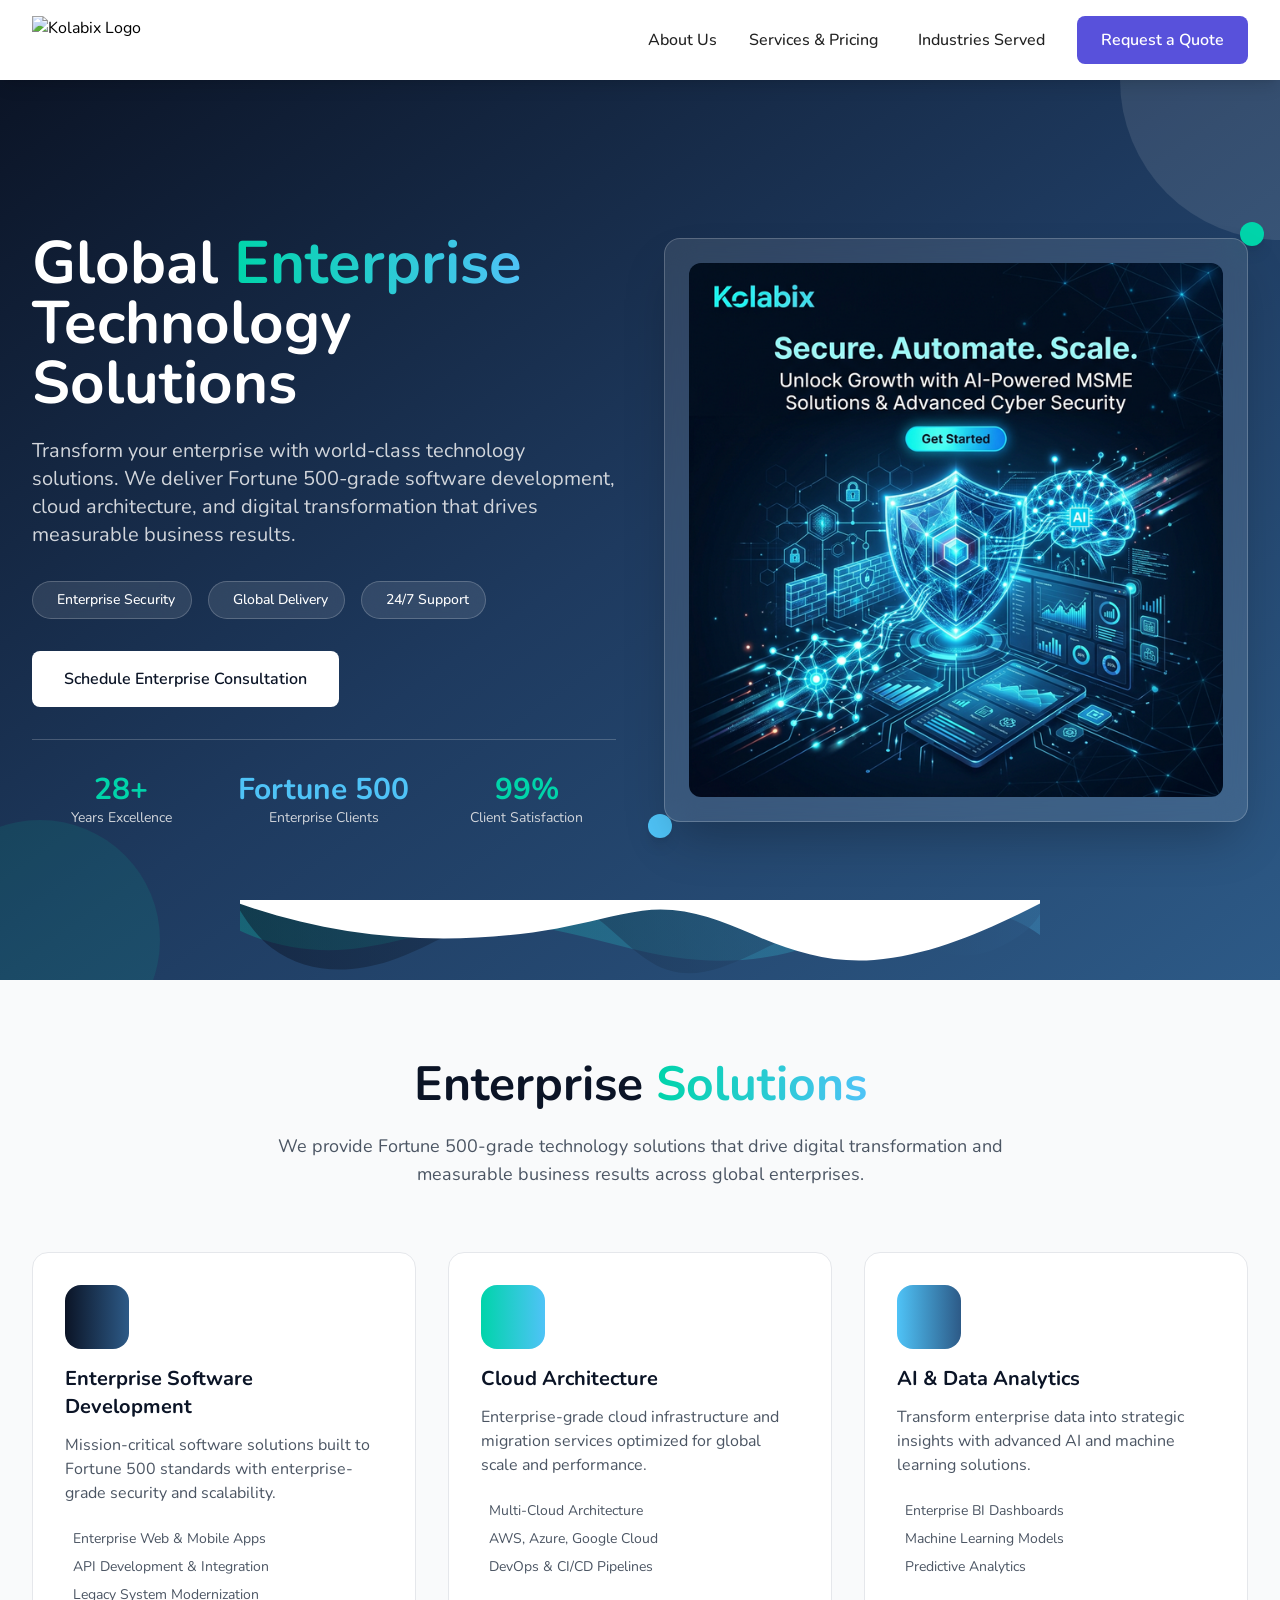
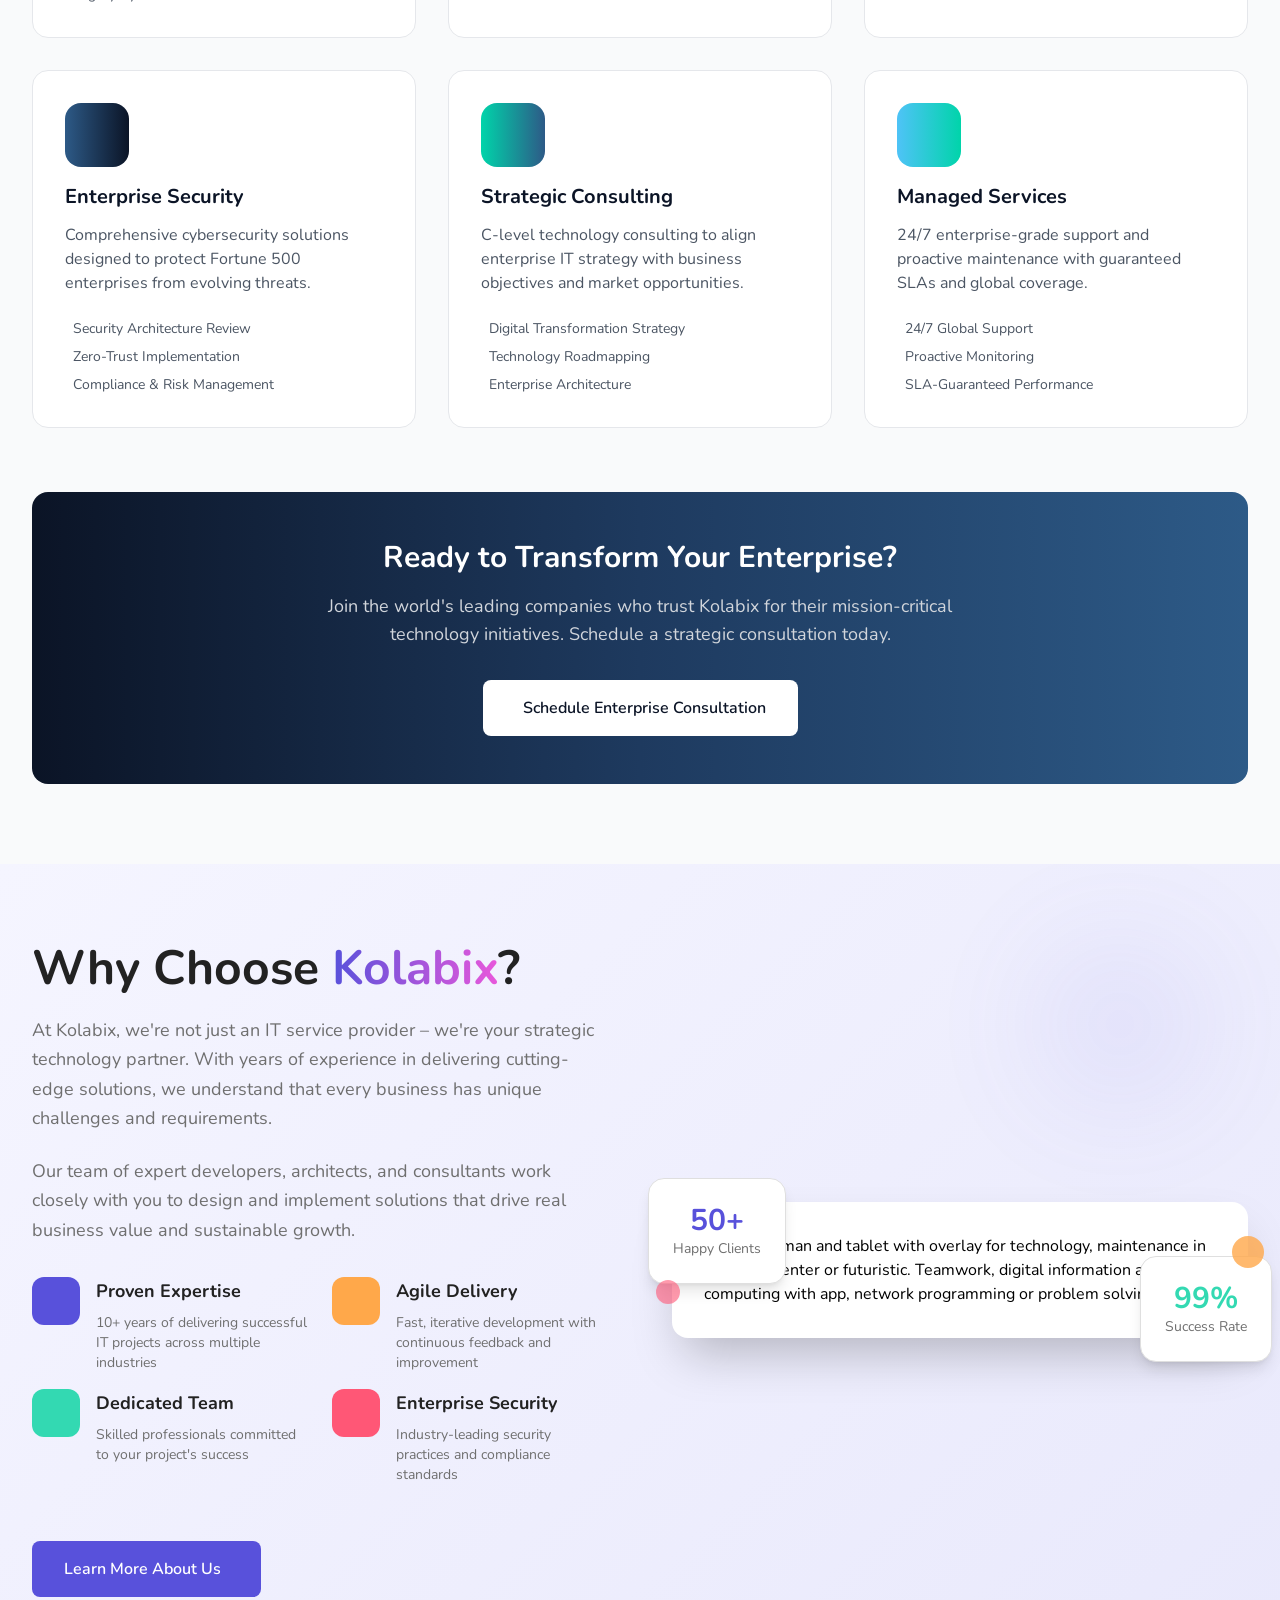
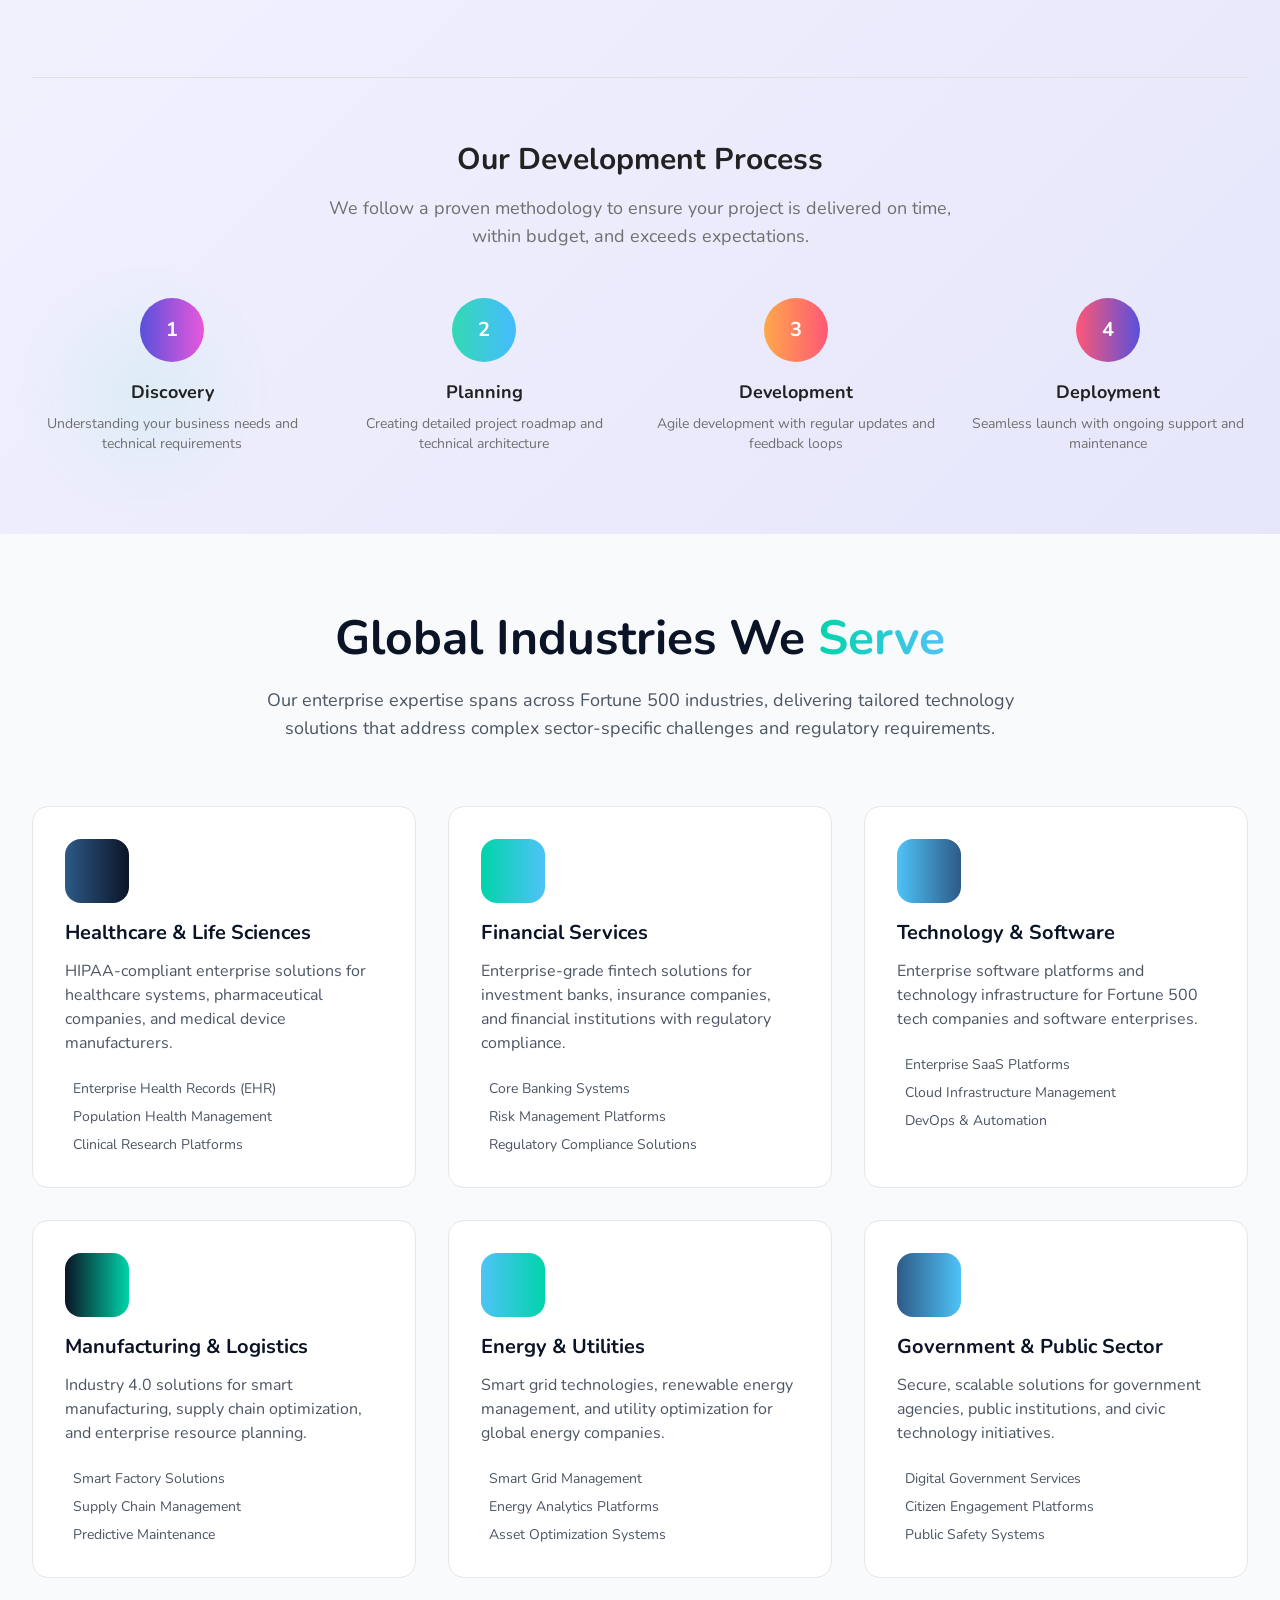
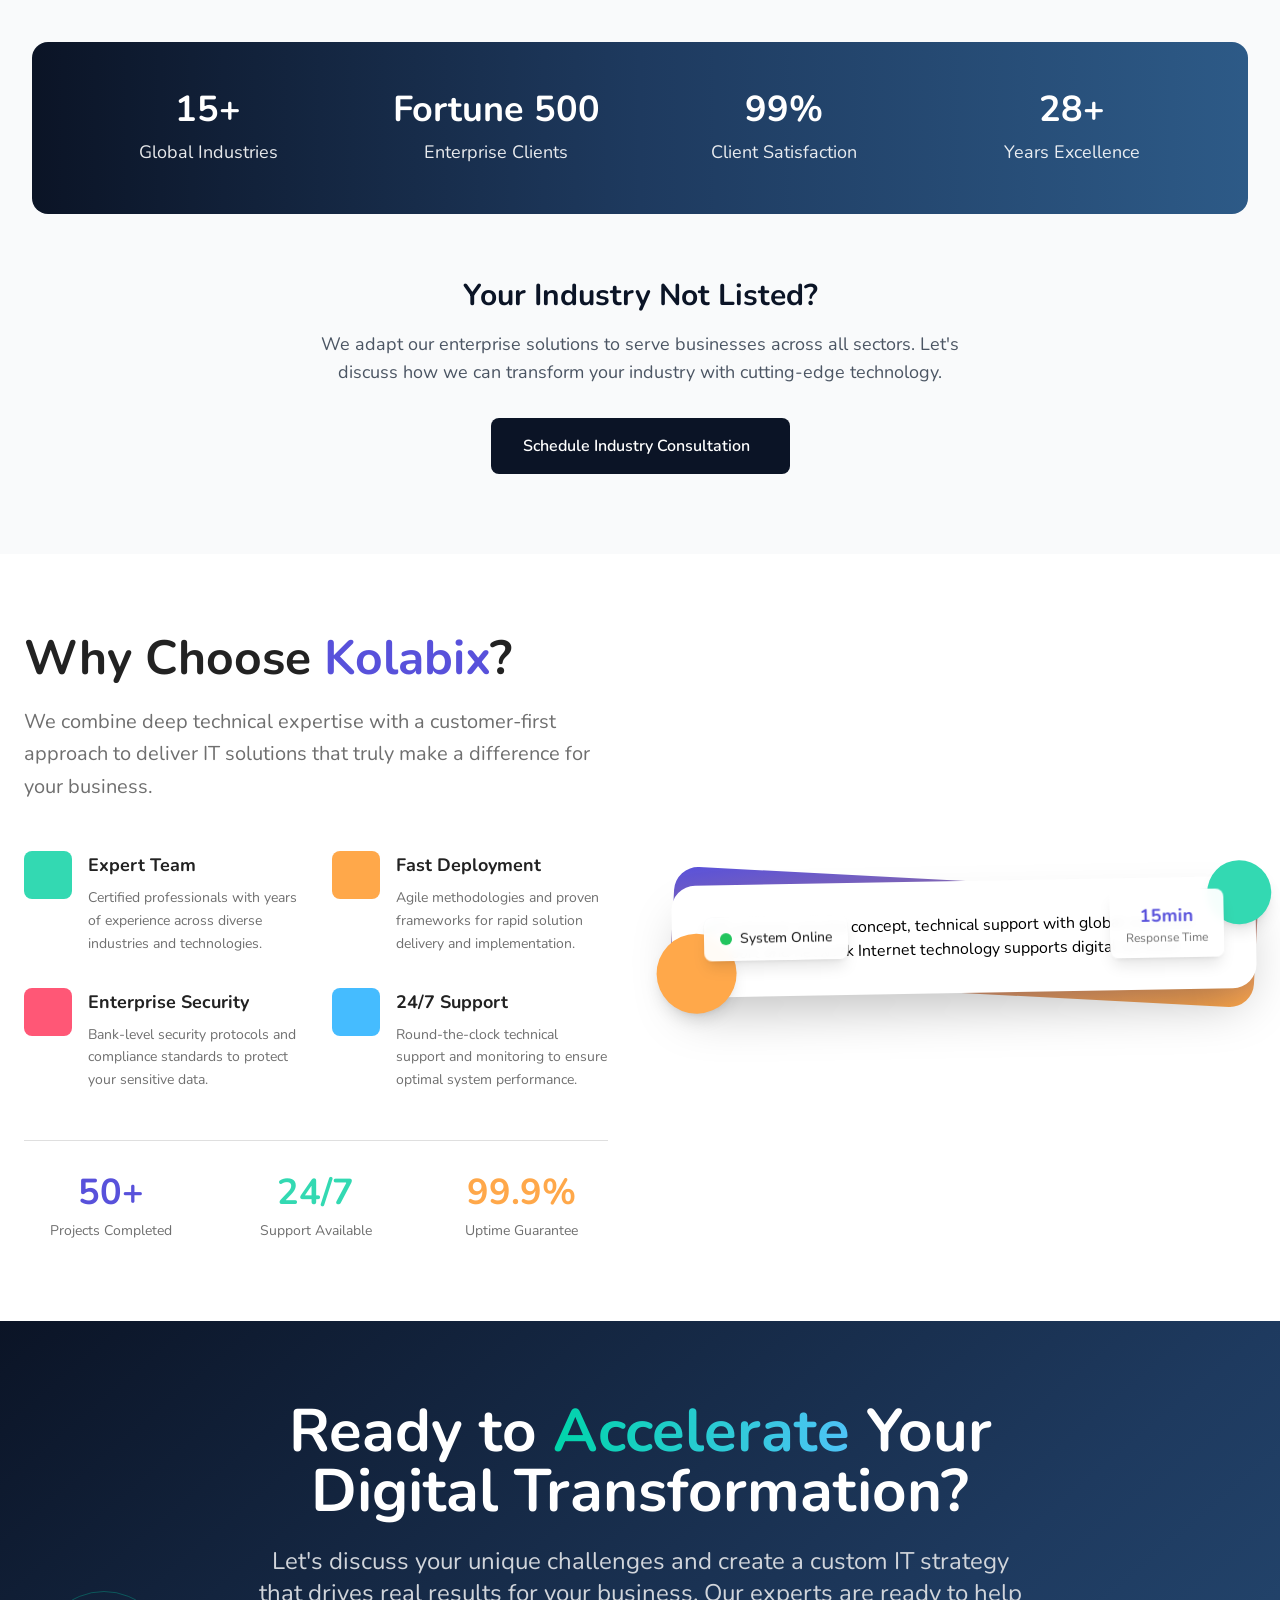
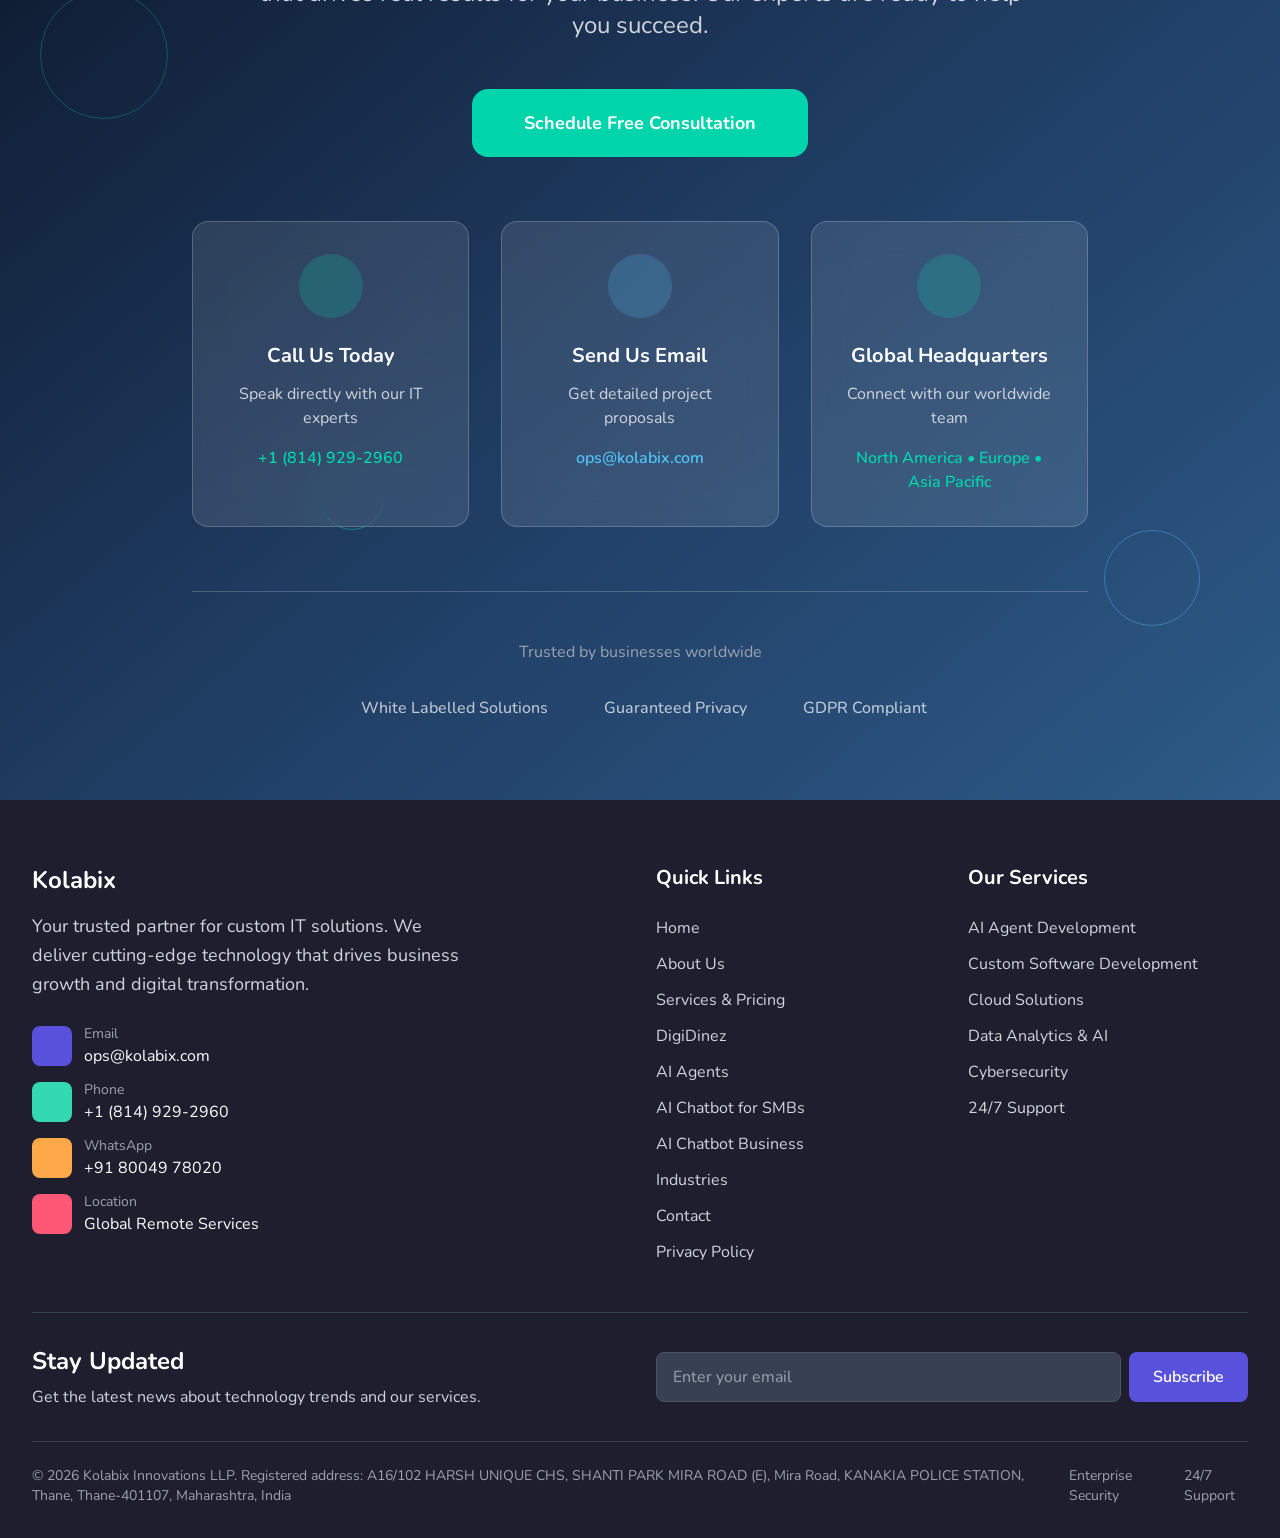
==== commit 69cb005a: "Replace first-fold video with static banner image" ====
--- a/_source/index.html
+++ b/_source/index.html
@@ -187,7 +187,7 @@
       <!-- Hero Image -->
       <div class="relative">
         <div class="relative z-10 bg-white/10 backdrop-blur-lg rounded-2xl shadow-2xl p-6 border border-white/20 transform hover:scale-105 transition-transform duration-500">
-          <img src="https://imagedelivery.net/xaKlCos5cTg_1RWzIu_h-A/bc874c99-a933-40d8-498c-4ed5934f4000/public" alt="Kolabix - Global Enterprise Technology Solutions and Digital Transformation Services" data-media="{&quot;id&quot;:&quot;irlni2l&quot;,&quot;src&quot;:&quot;upload&quot;,&quot;type&quot;:&quot;image&quot;}" class="w-full h-auto rounded-xl" oncontextmenu="return false;">
+          <img src="./images/kolabix_hero_banner.png" alt="Kolabix - Global Enterprise Technology Solutions and Digital Transformation Services" data-media="{&quot;id&quot;:&quot;irlni2l&quot;,&quot;src&quot;:&quot;upload&quot;,&quot;type&quot;:&quot;image&quot;}" class="w-full h-auto rounded-xl" oncontextmenu="return false;">
         </div>
         <!-- Floating elements -->
         <div class="absolute -top-4 -right-4 bg-[#00D4AA] text-white p-3 rounded-full shadow-lg">
